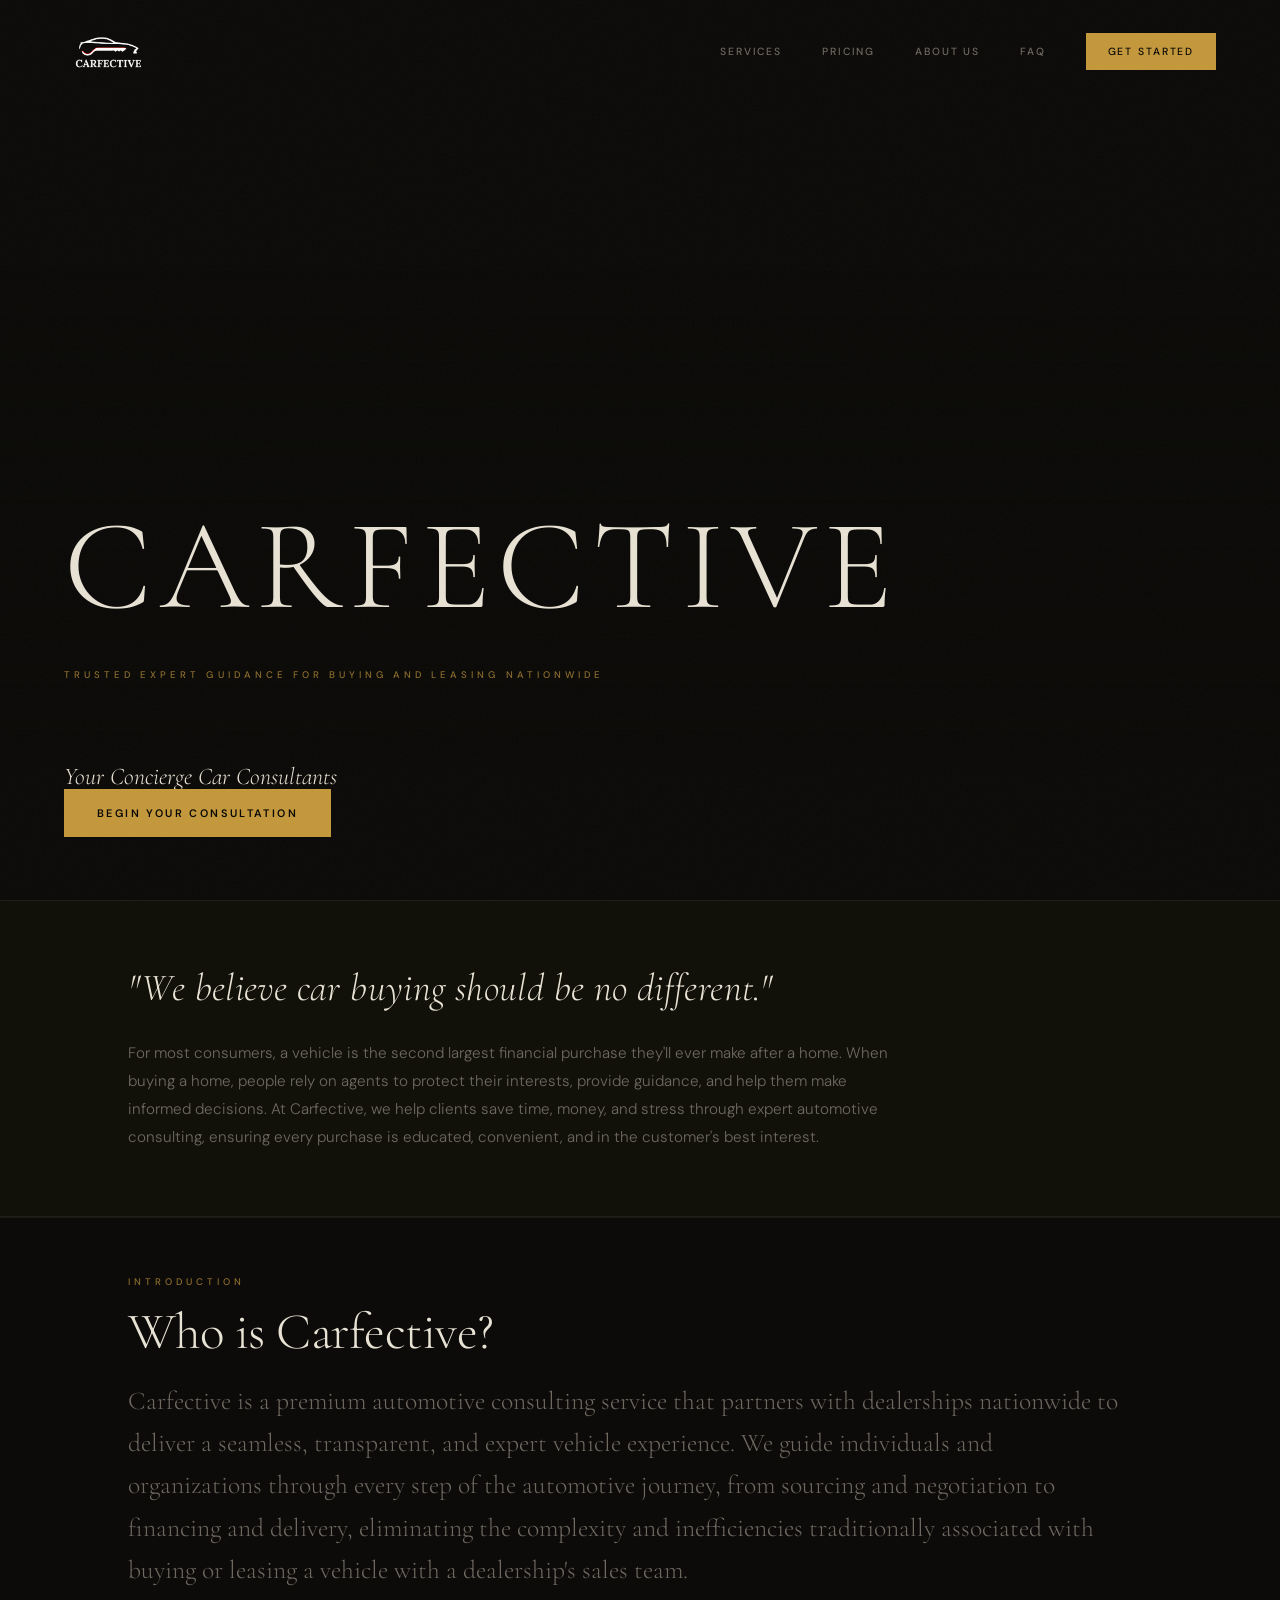
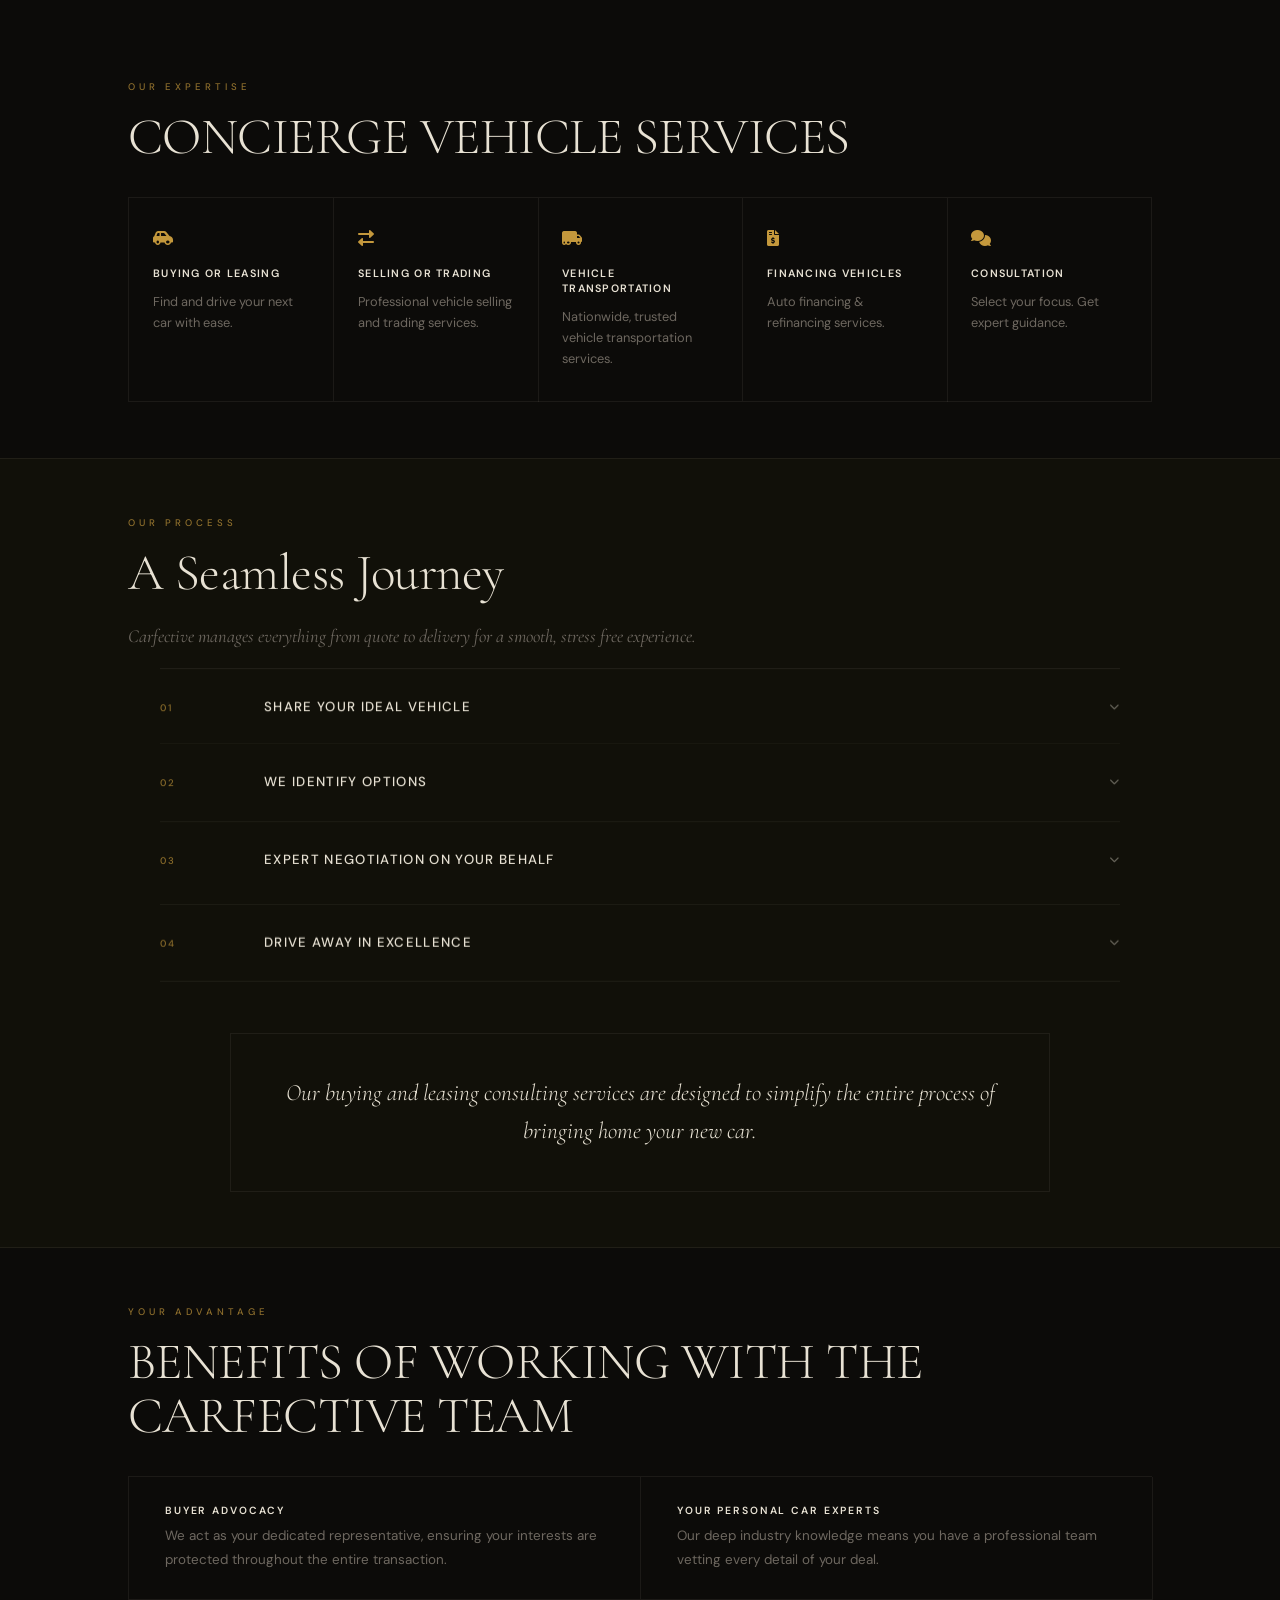
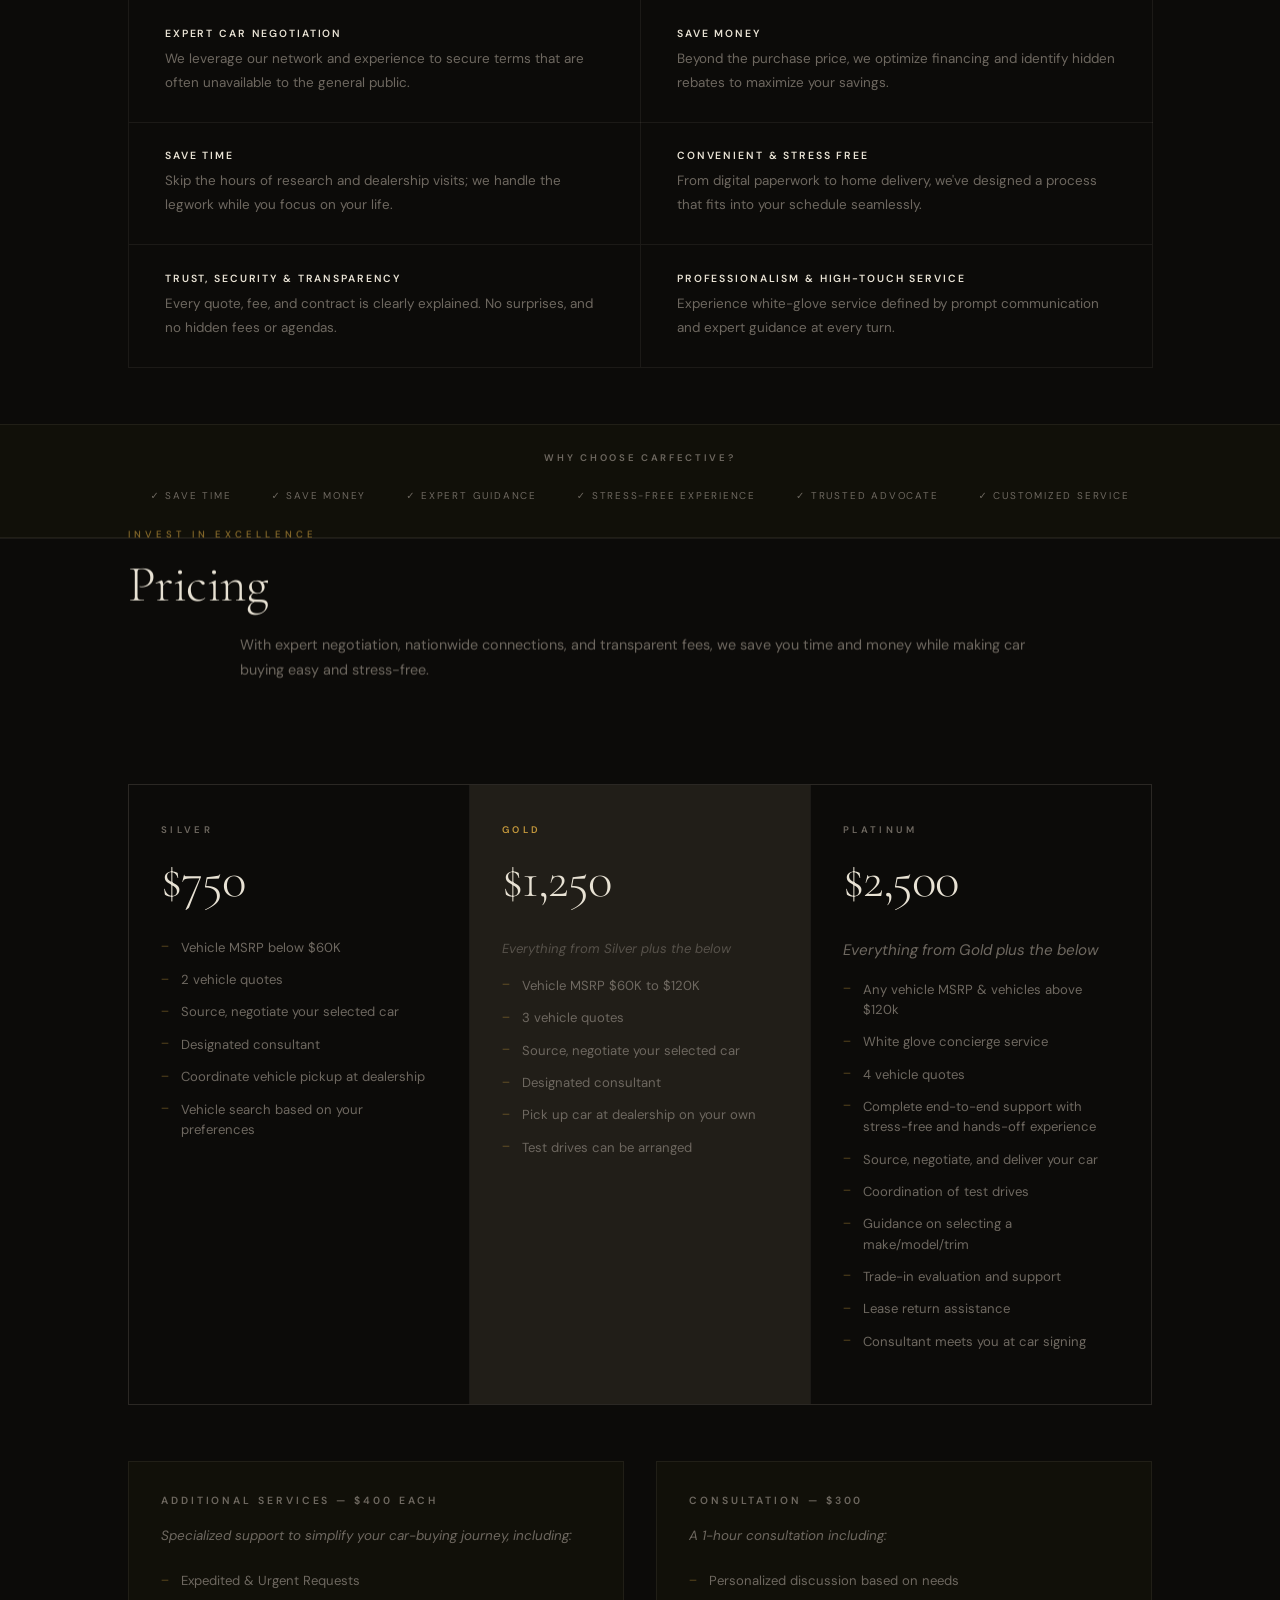
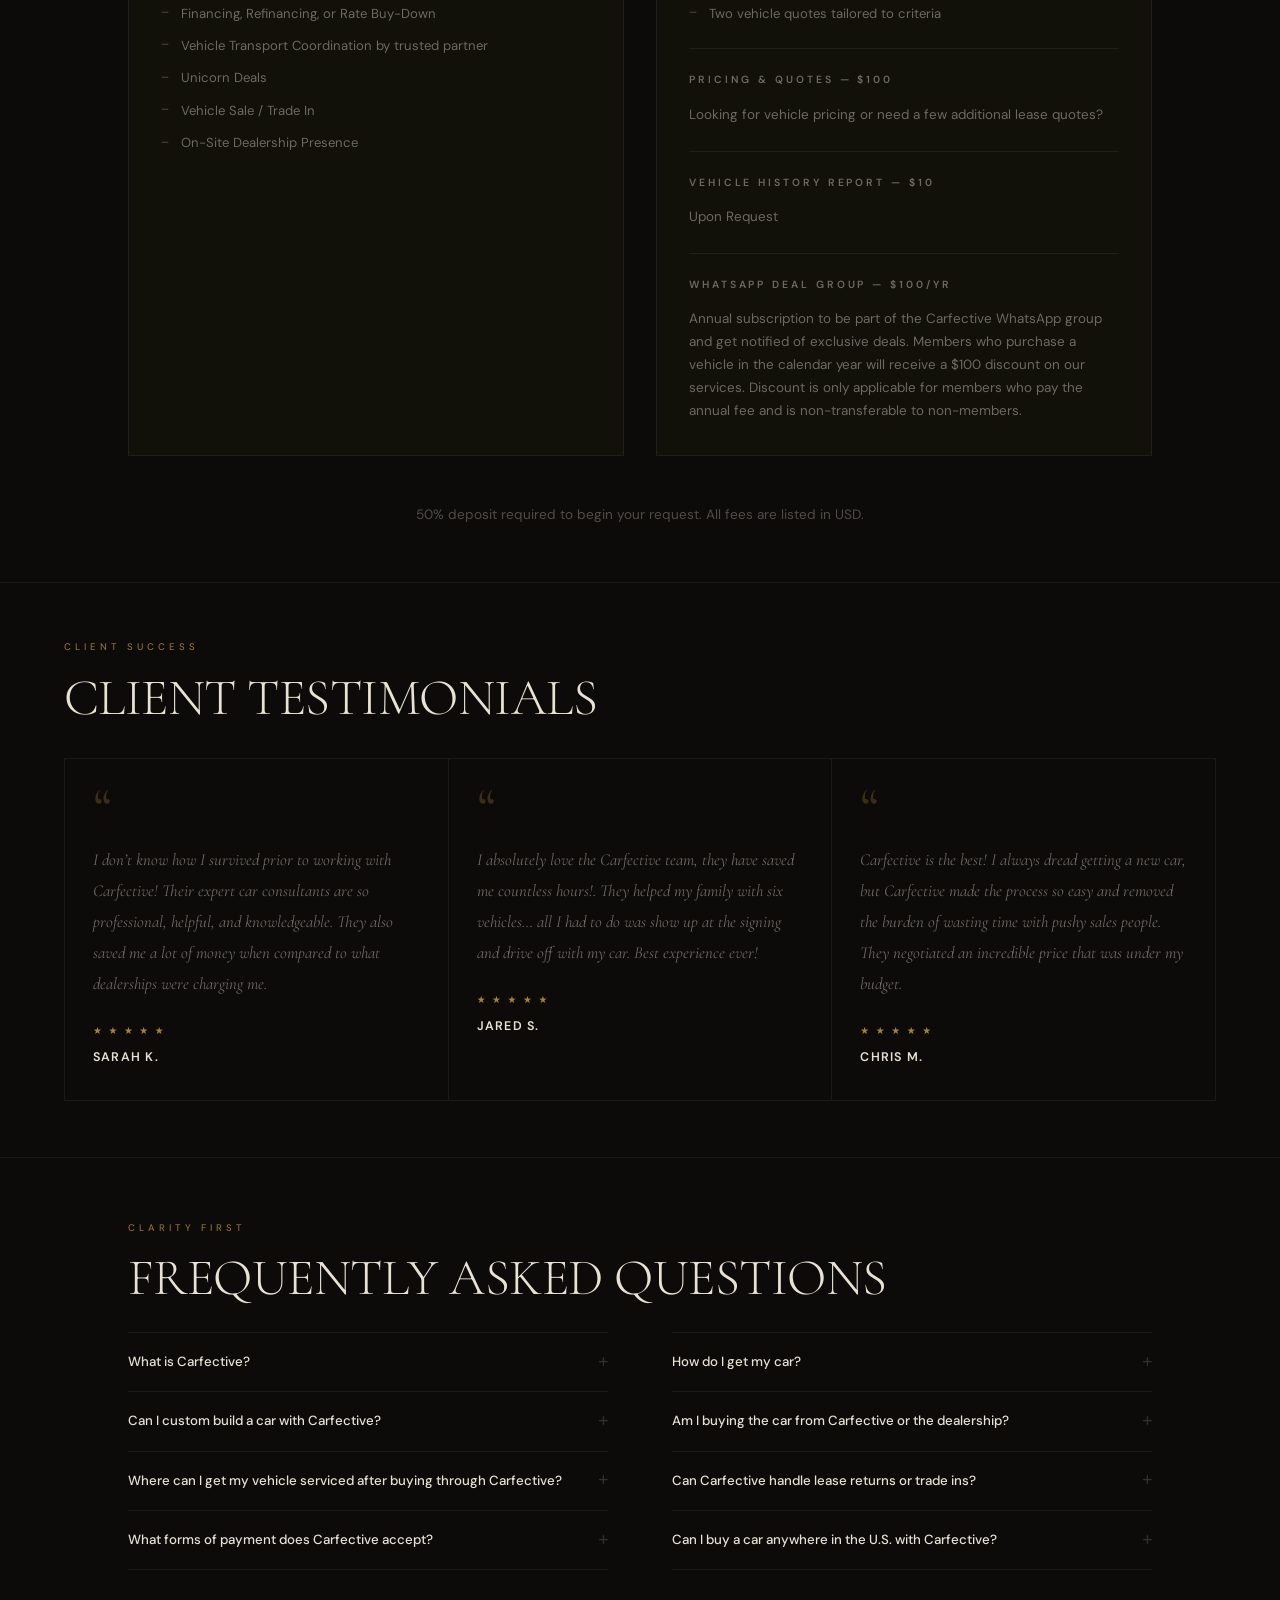
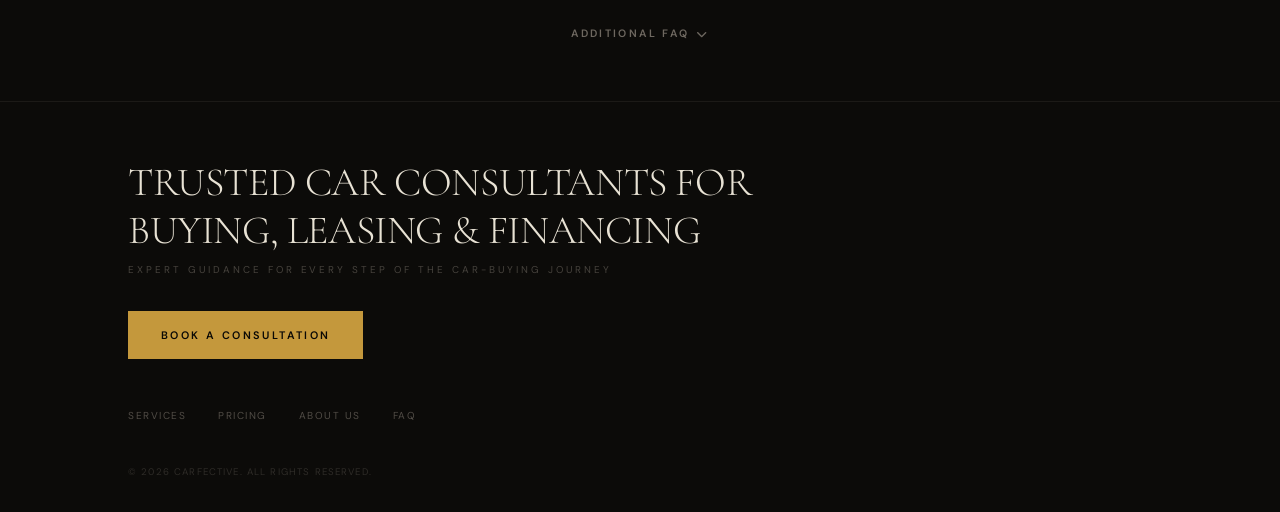
==== index.html @ 5b594c35 "Add files via upload" ====
<!DOCTYPE html>
<html lang="en">

<head>
    <meta charset="UTF-8">
    <meta name="viewport" content="width=device-width, initial-scale=1.0, viewport-fit=cover">
    <meta name="theme-color" content="#050505">
    <link rel="icon" type="image/png" href="brand_assets/cropped-carfective-logo-smaller.png" sizes="64x64">
    <link rel="apple-touch-icon" href="brand_assets/cropped-carfective-logo-smaller.png">
    <title>CARFECTIVE | Your Concierge Car Consultants</title>

    <!-- Fonts -->
    <link rel="preconnect" href="https://fonts.googleapis.com">
    <link rel="preconnect" href="https://fonts.gstatic.com" crossorigin>
    <link
        href="https://fonts.googleapis.com/css2?family=Cormorant+Garamond:ital,wght@0,300;0,400;0,600;1,300;1,400&family=DM+Sans:ital,opsz,wght@0,9..40,300;0,9..40,400;0,9..40,500;0,9..40,600;1,9..40,300&display=swap"
        rel="stylesheet">

    <!-- Styles -->
    <link rel="stylesheet" href="css/style.css">

    <!-- Icons -->
    <link rel="stylesheet" href="https://cdnjs.cloudflare.com/ajax/libs/font-awesome/6.0.0/css/all.min.css"
        integrity="sha512-9usAa10IRO0HhonpyAIVpjrylPvoDwiPUiKdWk5t3PyolY1cOd4DSE0Ga+ri4AuTroPR5aQvXU9xC6qOPnzFeg=="
        crossorigin="anonymous" referrerpolicy="no-referrer" />
</head>

<body>

    <!-- Navigation -->
    <nav>
        <div class="container nav-container">
            <a href="index.html" class="logo">
                <img src="cropped-carfective-logo-smaller.png" alt="CARFECTIVE" style="height: 68px; width: auto;">
            </a>
            <div class="nav-links">
                <a href="#services">Services</a>
                <a href="#pricing">Pricing</a>
                <a href="#about">About Us</a>
                <a href="#faq">FAQ</a>
                <a href="questionnaire.html" class="btn btn-gold nav-btn">Get Started</a>
            </div>

            <div class="mobile-menu-btn">
                <i class="fas fa-bars"></i>
            </div>
        </div>
    </nav>

    <!-- Hero Section -->
    <header class="hero">
        <div class="hero-bg"></div>
        <div class="hero-content">
            <h1 class="parallax-el" data-speed="-0.1">CARFECTIVE</h1>
            <p class="hero-sub parallax-el" data-speed="-0.05">Trusted expert guidance for buying and leasing nationwide</p>
            <p class="parallax-el" data-speed="0.05">Your Concierge Car Consultants</p>
            <a href="questionnaire.html" class="btn btn-gold">Begin Your Consultation</a>
        </div>
    </header>

    <!-- Philosophy Band -->
    <section class="philosophy-band">
        <div class="container">
            <p class="philosophy-lead reveal">"We believe car buying should be no different."</p>
            <p class="philosophy-body reveal">For most consumers, a vehicle is the second largest financial purchase they'll ever make after a home. When buying a home, people rely on agents to protect their interests, provide guidance, and help them make informed decisions. At Carfective, we help clients save time, money, and stress through expert automotive consulting, ensuring every purchase is educated, convenient, and in the customer's best interest.</p>
        </div>
    </section>

    <!-- About Section -->
    <section id="about" class="about-section">
        <div class="container">
            <div class="section-header reveal">
                <span class="subtitle">Introduction</span>
                <h2 class="section-title">Who is Carfective?</h2>
                <div style="max-width: 1000px; color: var(--text-secondary); text-align: left; font-size: 1.2rem; font-weight: 300; line-height: 1.8;">
                    <p style="margin-bottom: 0;">Carfective is a premium automotive consulting service that partners with dealerships nationwide to deliver a seamless, transparent, and expert vehicle experience. We guide individuals and organizations through every step of the automotive journey, from sourcing and negotiation to financing and delivery, eliminating the complexity and inefficiencies traditionally associated with buying or leasing a vehicle with a dealership's sales team.</p>
                </div>
            </div>
        </div>
    </section>

    <!-- Services Section -->
    <section id="services" class="services-section">
        <div class="container">
            <div class="section-header reveal">
                <span class="subtitle">Our Expertise</span>
                <h2 class="section-title">CONCIERGE VEHICLE SERVICES</h2>
            </div>

            <div class="services-grid">
                <!-- Service 1 -->
                <div class="glass-card service-item reveal">
                    <i class="fas fa-car-side"></i>
                    <h3 class="uppercase">Buying or Leasing</h3>
                    <p>Find and drive your next car with ease.</p>
                </div>

                <!-- Service 2 -->
                <div class="glass-card service-item reveal">
                    <i class="fas fa-exchange-alt"></i>
                    <h3 class="uppercase">Selling or Trading</h3>
                    <p>Professional vehicle selling and trading services.</p>
                </div>

                <!-- Service 3 -->
                <div class="glass-card service-item reveal">
                    <i class="fas fa-truck-moving"></i>
                    <h3 class="uppercase">Vehicle Transportation</h3>
                    <p>Nationwide, trusted vehicle transportation services.</p>
                </div>

                <!-- Service 4 -->
                <div class="glass-card service-item reveal">
                    <i class="fas fa-file-invoice-dollar"></i>
                    <h3 class="uppercase">Financing Vehicles</h3>
                    <p>Auto financing & refinancing services.</p>
                </div>

                <!-- Service 5 -->
                <div class="glass-card service-item reveal">
                    <i class="fas fa-comments"></i>
                    <h3 class="uppercase">Consultation</h3>
                    <p>Select your focus. Get expert guidance.</p>
                </div>
            </div>

        </div>
    </section>

    <!-- Process Section -->
    <section id="process" class="process-section">
        <div class="container">
            <div class="section-header reveal">
                <span class="subtitle">Our Process</span>
                <h2 class="section-title">A Seamless Journey</h2>
                <p>Carfective manages everything from quote to delivery for a smooth, stress free experience.</p>
            </div>

            <div class="process-steps accordion-steps">
                <div class="step reveal parallax-el process-accordion" data-speed="0.04" onclick="this.classList.toggle('expanded')">
                    <div class="step-number">01</div>
                    <div class="step-content">
                        <h4 class="uppercase" style="cursor: pointer; margin-bottom: 0; display: flex; justify-content: space-between; align-items: center;">Share Your Ideal Vehicle <i class="fas fa-chevron-down accordion-icon"></i></h4>
                        <div class="step-details" style="margin-top: 1rem;">
                            <p>Tell us about the car you want — make, model, features, and share dealer quotes.<br>We learn exactly what you’re looking for — features, budget, and timeline.</p>
                        </div>
                    </div>
                </div>
                <div class="step reveal parallax-el process-accordion" data-speed="0.06" onclick="this.classList.toggle('expanded')">
                    <div class="step-number">02</div>
                    <div class="step-content">
                        <h4 class="uppercase" style="cursor: pointer; margin-bottom: 0; display: flex; justify-content: space-between; align-items: center;">We Identify Options <i class="fas fa-chevron-down accordion-icon"></i></h4>
                        <div class="step-details" style="margin-top: 1rem;">
                            <p>Our team searches the market for vehicles that match or surpass your expectations.<br>We look for great deals and available inventory, based on your requirements.</p>
                        </div>
                    </div>
                </div>
                <div class="step reveal parallax-el process-accordion" data-speed="0.08" onclick="this.classList.toggle('expanded')">
                    <div class="step-number">03</div>
                    <div class="step-content">
                        <h4 class="uppercase" style="cursor: pointer; margin-bottom: 0; display: flex; justify-content: space-between; align-items: center;">Expert Negotiation on Your Behalf <i class="fas fa-chevron-down accordion-icon"></i></h4>
                        <div class="step-details" style="margin-top: 1rem;">
                            <p>We handle all negotiations with precision and discretion, securing the best pricing and terms.<br>Your time is valuable — we work to secure the most competitive deal available.</p>
                        </div>
                    </div>
                </div>
                <div class="step reveal parallax-el process-accordion" data-speed="0.1" onclick="this.classList.toggle('expanded')">
                    <div class="step-number">04</div>
                    <div class="step-content">
                        <h4 class="uppercase" style="cursor: pointer; margin-bottom: 0; display: flex; justify-content: space-between; align-items: center;">Drive Away in Excellence <i class="fas fa-chevron-down accordion-icon"></i></h4>
                        <div class="step-details" style="margin-top: 1rem;">
                            <p>Once the deal is perfected, your vehicle is ready for delivery.<br>Experience the joy of driving a car tailored to your preferences, with confidence and peace of mind.</p>
                        </div>
                    </div>
                </div>
            </div>

            <div class="glass-card reveal text-center">
                <p
                    style="font-size: 1.4rem; margin-bottom: 0; max-width: 900px; margin-left: auto; margin-right: auto; line-height: 1.6;">
                    Our buying and leasing consulting services are designed to simplify the entire process of bringing
                    home your new car.
                </p>
            </div>
        </div>
    </section>

    <!-- Benefits Section -->
    <section class="benefits-section">
        <div class="container">
            <div class="section-header reveal">
                <span class="subtitle">Your Advantage</span>
                <h2 class="section-title">BENEFITS OF WORKING WITH THE CARFECTIVE TEAM</h2>
            </div>

            <div class="benefits-grid">
                <div class="reveal benefit-item">
                    <h3 class="uppercase">Buyer Advocacy</h3>
                    <p>We act as your dedicated representative, ensuring your interests are protected throughout the
                        entire transaction.</p>
                </div>
                <div class="reveal benefit-item">
                    <h3 class="uppercase">Your Personal Car Experts</h3>
                    <p>Our deep industry knowledge means you have a professional team vetting every detail of your deal.
                    </p>
                </div>
                <div class="reveal benefit-item">
                    <h3 class="uppercase">Expert Car Negotiation</h3>
                    <p>We leverage our network and experience to secure terms that are often unavailable to the general
                        public.</p>
                </div>
                <div class="reveal benefit-item">
                    <h3 class="uppercase">Save Money</h3>
                    <p>Beyond the purchase price, we optimize financing and identify hidden rebates to maximize your
                        savings.</p>
                </div>
                <div class="reveal benefit-item">
                    <h3 class="uppercase">Save Time</h3>
                    <p>Skip the hours of research and dealership visits; we handle the legwork while you focus on your
                        life.</p>
                </div>
                <div class="reveal benefit-item">
                    <h3 class="uppercase">Convenient & Stress Free</h3>
                    <p>From digital paperwork to home delivery, we've designed a process that fits into your schedule
                        seamlessly.</p>
                </div>
                <div class="reveal benefit-item">
                    <h3 class="uppercase">Trust, Security & Transparency</h3>
                    <p>Every quote, fee, and contract is clearly explained. No surprises, and no hidden fees or agendas.</p>
                </div>
                <div class="reveal benefit-item">
                    <h3 class="uppercase">Professionalism & High-Touch Service</h3>
                    <p>Experience white-glove service defined by prompt communication and expert guidance at every turn.
                    </p>
                </div>
            </div>
        </div>
    </section>

    <!-- Why Choose Badge Bar -->
    <section class="reveal why-choose-section">
        <div class="container" style="display: flex; flex-direction: column; align-items: center; gap: 1.5rem;">
            <h3>Why Choose Carfective?</h3>
            <div class="badge-row no-scrollbar"
                style="display: flex; flex-wrap: nowrap; gap: 2.5rem; width: 100%; justify-content: center; overflow-x: auto; padding-bottom: 5px;">
                <span>✓ Save Time</span>
                <span>✓ Save Money</span>
                <span>✓ Expert Guidance</span>
                <span>✓ Stress-Free Experience</span>
                <span>✓ Trusted Advocate</span>
                <span>✓ Customized Service</span>
            </div>
        </div>
    </section>

    <!-- Pricing Section -->
    <section id="pricing" class="pricing-section">
        <div class="container">
            <div class="section-header reveal parallax-el" data-speed-X="0.04" data-speed="0">
                <span class="subtitle">Invest in Excellence</span>
                <h2 class="section-title">Pricing</h2>
                <p style="max-width: 800px; margin: 0 auto; color: var(--text-secondary); font-size: 0.9rem; line-height: 1.75;">
                    With expert negotiation, nationwide connections, and transparent fees, we save you time and money
                    while making car buying easy and stress-free.
                </p>
            </div>

            <div class="pricing-grid">
                <!-- Silver -->
                <div class="glass-card pricing-card reveal">
                    <h3>Silver</h3>
                    <div class="price">$750</div>
                    <ul class="features-list" style="margin-bottom: 0;">
                        <li>Vehicle MSRP below $60K</li>
                        <li>2 vehicle quotes</li>
                        <li>Source, negotiate your selected car</li>
                        <li>Designated consultant</li>
                        <li>Coordinate vehicle pickup at dealership</li>
                        <li>Vehicle search based on your preferences</li>
                    </ul>
                </div>

                <!-- Gold -->
                <div class="glass-card pricing-card featured reveal">
                    <h3>Gold</h3>
                    <div class="price">$1,250</div>
                    <p style="font-size: 0.82rem; font-style: italic; color: var(--text-secondary); margin-bottom: 1rem; opacity: 0.7;">Everything from Silver plus the below</p>
                    <ul class="features-list" style="margin-bottom: 0;">
                        <li>Vehicle MSRP $60K to $120K</li>
                        <li>3 vehicle quotes</li>
                        <li>Source, negotiate your selected car</li>
                        <li>Designated consultant</li>
                        <li>Pick up car at dealership on your own</li>
                        <li>Test drives can be arranged</li>
                    </ul>
                </div>

                <!-- Platinum -->
                <div class="glass-card pricing-card reveal">
                    <h3>Platinum</h3>
                    <div class="price">$2,500</div>
                    <p style="font-size: 0.95rem; font-style: italic; color: var(--text-secondary); margin-bottom: 1rem;">Everything from Gold plus the below</p>
                    <ul class="features-list" style="margin-bottom: 0;">
                        <li>Any vehicle MSRP & vehicles above $120k</li>
                        <li>White glove concierge service</li>
                        <li>4 vehicle quotes</li>
                        <li>Complete end-to-end support with stress-free and hands-off experience</li>
                        <li>Source, negotiate, and deliver your car</li>
                        <li>Coordination of test drives</li>
                        <li>Guidance on selecting a make/model/trim</li>
                        <li>Trade-in evaluation and support</li>
                        <li>Lease return assistance</li>
                        <li>Consultant meets you at car signing</li>
                    </ul>
                </div>
            </div>

            <!-- Additional Services & Consultation -->
            <div class="grid reveal"
                style="display: grid; grid-template-columns: repeat(auto-fit, minmax(min(100%, 380px), 1fr)); gap: 2rem; margin-top: 3.5rem;">
                <div class="glass-card">
                    <h3 class="uppercase">Additional Services — $400 each</h3>
                    <p style="font-style: italic; margin-bottom: 1.5rem;">Specialized support to simplify your car-buying journey, including:</p>
                    <ul class="features-list" style="margin-bottom: 0;">
                        <li>Expedited & Urgent Requests</li>
                        <li>Financing, Refinancing, or Rate Buy-Down</li>
                        <li>Vehicle Transport Coordination by trusted partner</li>
                        <li>Unicorn Deals</li>
                        <li>Vehicle Sale / Trade In</li>
                        <li>On-Site Dealership Presence</li>
                    </ul>
                </div>

                <div class="glass-card">
                    <h3 class="uppercase">Consultation — $300</h3>
                    <p style="font-style: italic; margin-bottom: 1.5rem;">A 1-hour consultation including:</p>
                    <ul class="features-list" style="margin-bottom: 0;">
                        <li>Personalized discussion based on needs</li>
                        <li>Two vehicle quotes tailored to criteria</li>
                    </ul>

                    <div style="margin-top: 1.5rem; border-top: 1px solid var(--border-light); padding-top: 1.5rem;">
                        <h3 class="uppercase">Pricing & Quotes — $100</h3>
                        <p style="color: var(--text-secondary); font-size: 1rem; margin-bottom: 0;">Looking for vehicle
                            pricing or need a few additional lease quotes?</p>
                    </div>

                    <div style="margin-top: 1.5rem; border-top: 1px solid var(--border-light); padding-top: 1.5rem;">
                        <h3 class="uppercase">Vehicle History Report — $10</h3>
                        <p style="color: var(--text-secondary); font-size: 1rem; margin-bottom: 0;">Upon Request
                        </p>
                    </div>

                    <div style="margin-top: 1.5rem; border-top: 1px solid var(--border-light); padding-top: 1.5rem;">
                        <h3 class="uppercase">WhatsApp Deal Group — $100/yr</h3>
                        <p style="color: var(--text-secondary); font-size: 1rem; margin-bottom: 0;">Annual subscription to be part of the Carfective WhatsApp group and get notified of exclusive deals. Members who purchase a vehicle in the calendar year will receive a $100 discount on our services. Discount is only applicable for members who pay the annual fee and is non-transferable to non-members.</p>
                    </div>
                </div>
            </div>

            <div class="text-center reveal"
                style="margin-top: 3rem; font-size: 0.85rem; color: var(--text-secondary); opacity: 0.7;">
                <p>50% deposit required to begin your request. All fees are listed in USD.</p>
            </div>
        </div>
    </section>


    <!-- Testimonials Section -->
    <section id="testimonials" style="padding: clamp(2.5rem,4.5vw,3.5rem) clamp(1.5rem,5vw,4rem); background: #0C0B09; border-top: 1px solid rgba(232,226,212,0.07);">
        <div style="max-width: 1280px; margin: 0 auto;">
            <div style="margin-bottom: 2rem;">
                <span style="display:block; font-family:'DM Sans',sans-serif; font-size:0.6rem; font-weight:500; text-transform:uppercase; letter-spacing:0.42em; color:#C4983C; opacity:0.7; margin-bottom:1rem;">Client Success</span>
                <h2 style="font-family:'Cormorant Garamond',Georgia,serif; font-weight:300; font-size:clamp(1.6rem,4vw,3.2rem); color:#E8E2D4; letter-spacing:-0.01em; line-height:1.05; margin:0;">CLIENT TESTIMONIALS</h2>
            </div>
            <div style="display:flex; flex-direction:row; border:1px solid rgba(232,226,212,0.07);">
                <div style="flex:1; min-width:0; padding:2rem 1.75rem; border-right:1px solid rgba(232,226,212,0.07);">
                    <div style="font-family:'Cormorant Garamond',Georgia,serif; font-size:3.5rem; line-height:0.6; color:#C4983C; opacity:0.25; margin-bottom:1.25rem;">&ldquo;</div>
                    <p style="font-family:'Cormorant Garamond',Georgia,serif; font-style:italic; font-size:1.05rem; line-height:1.85; color:#6E6860; margin:0 0 1.5rem 0;">I don&rsquo;t know how I survived prior to working with Carfective! Their expert car consultants are so professional, helpful, and knowledgeable. They also saved me a lot of money when compared to what dealerships were charging me.</p>
                    <div style="color:#C4983C; font-size:0.62rem; letter-spacing:0.18em; margin-bottom:0.4rem; opacity:0.85;">&#9733; &#9733; &#9733; &#9733; &#9733;</div>
                    <p style="font-family:'DM Sans',sans-serif; font-size:0.78rem; font-weight:600; color:#E8E2D4; margin:0; text-transform:uppercase; letter-spacing:0.1em;">Sarah K.</p>
                </div>
                <div style="flex:1; min-width:0; padding:2rem 1.75rem; border-right:1px solid rgba(232,226,212,0.07);">
                    <div style="font-family:'Cormorant Garamond',Georgia,serif; font-size:3.5rem; line-height:0.6; color:#C4983C; opacity:0.25; margin-bottom:1.25rem;">&ldquo;</div>
                    <p style="font-family:'Cormorant Garamond',Georgia,serif; font-style:italic; font-size:1.05rem; line-height:1.85; color:#6E6860; margin:0 0 1.5rem 0;">I absolutely love the Carfective team, they have saved me countless hours!. They helped my family with six vehicles&hellip; all I had to do was show up at the signing and drive off with my car. Best experience ever!</p>
                    <div style="color:#C4983C; font-size:0.62rem; letter-spacing:0.18em; margin-bottom:0.4rem; opacity:0.85;">&#9733; &#9733; &#9733; &#9733; &#9733;</div>
                    <p style="font-family:'DM Sans',sans-serif; font-size:0.78rem; font-weight:600; color:#E8E2D4; margin:0; text-transform:uppercase; letter-spacing:0.1em;">Jared S.</p>
                </div>
                <div style="flex:1; min-width:0; padding:2rem 1.75rem;">
                    <div style="font-family:'Cormorant Garamond',Georgia,serif; font-size:3.5rem; line-height:0.6; color:#C4983C; opacity:0.25; margin-bottom:1.25rem;">&ldquo;</div>
                    <p style="font-family:'Cormorant Garamond',Georgia,serif; font-style:italic; font-size:1.05rem; line-height:1.85; color:#6E6860; margin:0 0 1.5rem 0;">Carfective is the best! I always dread getting a new car, but Carfective made the process so easy and removed the burden of wasting time with pushy sales people. They negotiated an incredible price that was under my budget.</p>
                    <div style="color:#C4983C; font-size:0.62rem; letter-spacing:0.18em; margin-bottom:0.4rem; opacity:0.85;">&#9733; &#9733; &#9733; &#9733; &#9733;</div>
                    <p style="font-family:'DM Sans',sans-serif; font-size:0.78rem; font-weight:600; color:#E8E2D4; margin:0; text-transform:uppercase; letter-spacing:0.1em;">Chris M.</p>
                </div>
            </div>
        </div>
    </section>

    <!-- FAQ Section -->
    <section id="faq" class="faq-section">
        <div class="container">
            <div class="section-header reveal parallax-el" data-speed-X="0.04" data-speed="0">
                <span class="subtitle">Clarity First</span>
                <h2 class="section-title">FREQUENTLY ASKED QUESTIONS</h2>
            </div>

            <div class="faq-grid reveal">
                <!-- Main FAQ Column 1 -->
                <div class="faq-column">
                    <div class="faq-item">
                        <div class="faq-question">
                            <span>What is Carfective?</span>
                            <i class="fas fa-plus icon-plus"></i>
                        </div>
                        <div class="faq-answer">
                            With Carfective, buying a car is simple and stress-free. We provide personalized guidance, insider expertise, and full advocacy -ensuring you choose the right vehicle, understand every detail, and get the best deal. For individuals and businesses, we work solely for you, not the dealerships.
                        </div>
                    </div>
                    <div class="faq-item">
                        <div class="faq-question">
                            <span>Can I custom build a car with Carfective?</span>
                            <i class="fas fa-plus icon-plus"></i>
                        </div>
                        <div class="faq-answer">
                            Absolutely. If you have specific requirements, we can first check whether an existing option
                            is already available. If not, we can submit a build request on your behalf, provided the
                            manufacturer offers custom build options. Please note that some manufacturers support custom
                            builds, while others do not.
                        </div>
                    </div>
                    <div class="faq-item">
                        <div class="faq-question">
                            <span>Where can I get my vehicle serviced after buying through Carfective?</span>
                            <i class="fas fa-plus icon-plus"></i>
                        </div>
                        <div class="faq-answer">
                            Any dealership for that vehicle brand or your personal / local mechanic of your choice.
                        </div>
                    </div>
                    <div class="faq-item">
                        <div class="faq-question">
                            <span>What forms of payment does Carfective accept?</span>
                            <i class="fas fa-plus icon-plus"></i>
                        </div>
                        <div class="faq-answer">
                            We accept Zelle payments.
                        </div>
                    </div>
                </div>

                <!-- Main FAQ Column 2 -->
                <div class="faq-column">
                    <div class="faq-item">
                        <div class="faq-question">
                            <span>How do I get my car?</span>
                            <i class="fas fa-plus icon-plus"></i>
                        </div>
                        <div class="faq-answer">
                            Once you’ve submitted the credit application and have been approved, you will have the
                            option to pick up your vehicle at the dealership or Carfective can deliver it to your home
                            for an additional fee.
                        </div>
                    </div>
                    <div class="faq-item">
                        <div class="faq-question">
                            <span>Am I buying the car from Carfective or the dealership?</span>
                            <i class="fas fa-plus icon-plus"></i>
                        </div>
                        <div class="faq-answer">
                            Dealership, all documents will be between the purchaser and the dealership.
                        </div>
                    </div>
                    <div class="faq-item">
                        <div class="faq-question">
                            <span>Can Carfective handle lease returns or trade ins?</span>
                            <i class="fas fa-plus icon-plus"></i>
                        </div>
                        <div class="faq-answer">
                            Yes. Carfective can assist with lease returns and help with vehicle trade-ins.<br><br>For details specific to your situation, let’s discuss and tailor the next steps to your needs.
                        </div>
                    </div>
                    <div class="faq-item">
                        <div class="faq-question">
                            <span>Can I buy a car anywhere in the U.S. with Carfective?</span>
                            <i class="fas fa-plus icon-plus"></i>
                        </div>
                        <div class="faq-answer">
                            Yes! We have relationships with dealers across the U.S. and can’t wait to help you!
                        </div>
                    </div>
                </div>
            </div>

            <!-- Additional FAQ Section -->
            <div class="additional-faq-wrapper reveal" style="margin-top: 3rem; text-align: center;">
                <h3 class="uppercase" onclick="document.getElementById('additionalFaq').classList.toggle('expanded'); this.querySelector('i').classList.toggle('fa-chevron-up'); this.querySelector('i').classList.toggle('fa-chevron-down');">
                    Additional FAQ <i class="fas fa-chevron-down"></i>
                </h3>
                
                <div id="additionalFaq" class="faq-grid" style="text-align: left; margin-top: 2rem;">
                    <div class="faq-column">
                        <div class="faq-item">
                            <div class="faq-question">
                                <span>What is the process for leasing with Carfective?</span>
                                <i class="fas fa-plus icon-plus"></i>
                            </div>
                            <div class="faq-answer">
                                At Carfective, you’re in full control of your car-buying journey. We take the stress out of
                                the process by handling negotiations with the dealer on your behalf. Simply choose your
                                ideal car, and we’ll negotiate on your behalf in alignment with your budgeted monthly
                                payment and upfront costs.
                            </div>
                        </div>
                        <div class="faq-item">
                            <div class="faq-question">
                                <span>What is the process of working with Carfective?</span>
                                <i class="fas fa-plus icon-plus"></i>
                            </div>
                            <div class="faq-answer">
                                Your experience can be as hands-on or hands-off as you prefer. Carfective representatives
                                are here to support you as much—or as little—as you need. If you just want to build your car
                                and select your payment plan, we’ll take care of the credit check, approval, and delivery.
                                Need more guidance? We’re happy to walk you through every step, from choosing the right
                                packages to finding the best monthly payment. We’re here to make it easy.
                            </div>
                        </div>
                        <div class="faq-item">
                            <div class="faq-question">
                                <span>Where can I make my lease payments?</span>
                                <i class="fas fa-plus icon-plus"></i>
                            </div>
                            <div class="faq-answer">
                                All payments will be made directly to the financial institution that approved your lease.
                                You’ll usually receive a statement by mail before your first payment is due, along with
                                instructions for setting up your online account.
                            </div>
                        </div>
                        <div class="faq-item">
                            <div class="faq-question">
                                <span>How long will it take for my lease to be approved?</span>
                                <i class="fas fa-plus icon-plus"></i>
                            </div>
                            <div class="faq-answer">
                                Approval times vary based on your credit profile and chosen vehicle, as several factors come
                                into play. In most cases, we receive a response within a few hours, though it can sometimes
                                take 24–48 hours.
                            </div>
                        </div>
                    </div>

                    <div class="faq-column">
                        <div class="faq-item">
                            <div class="faq-question">
                                <span>Who provides financing for my lease?</span>
                                <i class="fas fa-plus icon-plus"></i>
                            </div>
                            <div class="faq-answer">
                                Carfective is not a leasing or financing provider; your lease agreement will be directly
                                with the appropriate financial institution (e.g., Toyota Financial, BMW Financial, etc.).
                            </div>
                        </div>
                        <div class="faq-item">
                            <div class="faq-question">
                                <span>How does Carfective get the best deals?</span>
                                <i class="fas fa-plus icon-plus"></i>
                            </div>
                            <div class="faq-answer">
                                Carfective leverages deep market knowledge, exclusive dealer access, and real-time pricing to secure vehicles, discounts, and financing. We negotiate with top-rated dealerships, time purchases strategically, and eliminate unnecessary fees to deliver the best deals in a smooth, hassle-free experience.
                            </div>
                        </div>
                        <div class="faq-item">
                            <div class="faq-question">
                                <span>What are the benefits of working with Carfective?</span>
                                <i class="fas fa-plus icon-plus"></i>
                            </div>
                            <div class="faq-answer">
                                Carfective partners exclusively with top-tier dealerships to help you find the perfect car
                                at the best price, with complete transparency at every step. We handle the legwork so you
                                avoid sales pressure, streamlining the signing process.
                            </div>
                        </div>
                        <div class="faq-item">
                            <div class="faq-question">
                                <span>What do upfront fees consist of?</span>
                                <i class="fas fa-plus icon-plus"></i>
                            </div>
                            <div class="faq-answer">
                                Taxes, Title & Registration fees, Dealer Fees (documentation, processing, electronic filing fee), and Acquisition Fees (also known as bank fee or lease origination)<br><br>Down payment and 1st month payment may exist depending on the structure of the deal.
                            </div>
                        </div>
                    </div>
                </div>
            </div>
        </div>
    </section>

    <!-- Footer -->
    <footer>
        <div class="container">
            <h2 class="uppercase" style="font-size: 2rem; color: #fff; margin-bottom: 0.5rem; letter-spacing: 0.1em;">
                TRUSTED CAR CONSULTANTS FOR BUYING, LEASING & FINANCING</h2>
            <p
                style="margin-bottom: 2rem; text-transform: uppercase; letter-spacing: 0.2rem; font-size: 0.9rem; color: var(--text-secondary);">
                Expert Guidance for Every Step of the Car-Buying Journey</p>

            <a href="questionnaire.html" class="btn btn-gold" style="margin-bottom: 3rem;">Book a Consultation</a>

            <div class="footer-nav">
                <a href="#services">Services</a>
                <a href="#pricing">Pricing</a>
                <a href="#about">About Us</a>
                <a href="#faq">FAQ</a>
            </div>

            <div class="copy">
                © 2026 CARFECTIVE. ALL RIGHTS RESERVED.
            </div>
        </div>
    </footer>

    <script src="js/main.js"></script>
</body>

</html>
---- css/style.css ----
/*
   CARFECTIVE | Editorial Minimal — v3
   ─────────────────────────────────────
   Palette  : Warm Dark (#0C0B09) / Cream (#E8E2D4) / Amber (#C4983C)
   Display  : Cormorant Garamond 300 / 400 / 600
   Body     : DM Sans 300 / 400 / 500 / 600
*/

:root {
    --bg-dark:          #0C0B09;
    --bg-card:          #111009;
    --bg-card-hover:    #181612;
    --text-primary:     #E8E2D4;
    --text-secondary:   #6E6860;
    --text-accent:      #C4983C;
    --border-light:     rgba(232, 226, 212, 0.07);
    --border-accent:    rgba(196, 152, 60, 0.25);
    --container-width:  1280px;
    --font-serif:       'Cormorant Garamond', Georgia, serif;
    --font-sans:        'DM Sans', system-ui, sans-serif;

    --line:             rgba(232, 226, 212, 0.07);
    --line-2:           rgba(232, 226, 212, 0.13);
    --line-accent:      rgba(196, 152, 60, 0.25);
    --pad-x:            clamp(1.5rem, 5vw, 4rem);
    --pad-v:            clamp(2.5rem, 4.5vw, 3.5rem);
}

*, *::before, *::after { margin: 0; padding: 0; box-sizing: border-box; }

html {
    scroll-behavior: smooth;
    font-size: 16px;
    scroll-padding-top: 80px;
}

body {
    background: var(--bg-dark);
    color: var(--text-primary);
    font-family: var(--font-sans);
    line-height: 1.7;
    overflow-x: hidden;
    -webkit-font-smoothing: antialiased;
    -moz-osx-font-smoothing: grayscale;
}

/* Subtle grain texture for depth */
body::before {
    content: '';
    position: fixed;
    inset: 0;
    background-image: url("data:image/svg+xml,%3Csvg viewBox='0 0 512 512' xmlns='http://www.w3.org/2000/svg'%3E%3Cfilter id='n'%3E%3CfeTurbulence type='fractalNoise' baseFrequency='0.75' numOctaves='4' stitchTiles='stitch'/%3E%3C/filter%3E%3Crect width='100%25' height='100%25' filter='url(%23n)'/%3E%3C/svg%3E");
    opacity: 0.022;
    pointer-events: none;
    z-index: 9998;
}

h1, h2, h3, h4, h5, h6 {
    font-family: var(--font-serif);
    font-weight: 300;
    line-height: 1.1;
    margin-bottom: 1rem;
}

h1 { font-size: clamp(2.5rem, 8vw, 5.5rem); }
h2 { font-size: clamp(1.6rem, 4vw, 3.2rem); letter-spacing: -0.01em; }
h3 { font-size: clamp(1.1rem, 2.5vw, 1.9rem); }

a { text-decoration: none; color: inherit; transition: color 0.25s ease; }
ul { list-style: none; }
img { max-width: 100%; display: block; }

/* ── UTILITY ──────────────────────────────────────────── */
.container      { max-width: var(--container-width); margin: 0 auto; padding: 0 var(--pad-x); }
.text-gold      { color: var(--text-accent); }
.text-serif     { font-family: var(--font-serif); }
.text-center    { text-align: center; }
.uppercase      { text-transform: uppercase; }
.tracking-wide  { letter-spacing: 0.1em; }
.tracking-widest{ letter-spacing: 0.2em; }
.no-scrollbar::-webkit-scrollbar { display: none; }
.no-scrollbar   { -ms-overflow-style: none; scrollbar-width: none; }

/* ── LABELS & SECTION TITLES ──────────────────────────── */
.subtitle {
    display: block;
    font-family: var(--font-sans);
    font-size: 0.6rem;
    font-weight: 500;
    text-transform: uppercase;
    letter-spacing: 0.42em;
    color: var(--text-accent);
    opacity: 0.7;
    margin-bottom: 1rem;
}

.section-title {
    font-family: var(--font-serif);
    font-weight: 300;
    font-size: clamp(1.8rem, 4vw, 3.2rem);
    letter-spacing: -0.01em;
    margin-bottom: 1.25rem;
    line-height: 1.05;
}

.section-header { margin-bottom: 2rem; }

/* ── BUTTONS ──────────────────────────────────────────── */
.btn {
    display: inline-flex;
    align-items: center;
    gap: 0.6rem;
    padding: 0.85rem 2rem;
    border: 1px solid rgba(232, 226, 212, 0.22);
    color: var(--text-primary);
    font-family: var(--font-sans);
    font-size: 0.68rem;
    font-weight: 500;
    letter-spacing: 0.22em;
    text-transform: uppercase;
    position: relative;
    overflow: hidden;
    z-index: 1;
    transition: color 0.35s ease, border-color 0.35s ease;
    white-space: nowrap;
    cursor: pointer;
}

.btn::before {
    content: '';
    position: absolute;
    inset: 0;
    background: var(--text-primary);
    transform: scaleX(0);
    transform-origin: left;
    z-index: -1;
    transition: transform 0.35s cubic-bezier(0.4, 0, 0.2, 1);
}

.btn:hover { color: var(--bg-dark); border-color: var(--text-primary); }
.btn:hover::before { transform: scaleX(1); }

.btn-gold {
    background: var(--text-accent) !important;
    color: #090805 !important;
    border-color: var(--text-accent) !important;
    font-weight: 600;
}
.btn-gold::before { background: var(--text-primary); }
.btn-gold:hover { color: var(--bg-dark) !important; border-color: var(--text-primary) !important; }

/* ── CLEAN CARD ───────────────────────────────────────── */
.glass-card {
    background: var(--bg-card);
    border: 1px solid var(--line);
    padding: 2rem;
    transition: border-color 0.3s ease;
    backdrop-filter: none;
    -webkit-backdrop-filter: none;
}

.glass-card:hover {
    transform: none;
    background: var(--bg-card);
    border-color: var(--line-2);
}

/* ── NAVIGATION ───────────────────────────────────────── */
nav {
    position: fixed;
    top: 0; left: 0;
    width: 100%;
    z-index: 1000;
    padding: 1.1rem 0;
    transition: background 0.4s ease, padding 0.4s ease, border-color 0.4s ease;
    border-bottom: 1px solid transparent;
}

nav.scrolled {
    background: rgba(12, 11, 9, 0.98);
    border-bottom-color: var(--line);
    padding: 0.75rem 0;
}

.nav-container {
    display: flex;
    justify-content: space-between;
    align-items: center;
    gap: 1rem;
}

.logo img { height: 50px; width: auto; }

.nav-links {
    display: flex;
    align-items: center;
    gap: 2.5rem;
}

.nav-links a {
    font-family: var(--font-sans);
    font-size: 0.65rem;
    font-weight: 500;
    text-transform: uppercase;
    letter-spacing: 0.18em;
    color: var(--text-secondary);
    transition: color 0.25s ease;
    white-space: nowrap;
}

.nav-links a:hover { color: var(--text-primary); }

.nav-btn {
    padding: 0.55rem 1.3rem !important;
    font-size: 0.65rem !important;
    text-align: center !important;
    display: inline-flex !important;
    flex-shrink: 0;
}

.mobile-menu-btn {
    display: none;
    color: var(--text-primary);
    font-size: 1.1rem;
    cursor: pointer;
    padding: 0.5rem;
    background: none;
    border: none;
    flex-shrink: 0;
    z-index: 1001;
    position: relative;
}

/* ── HERO ─────────────────────────────────────────────── */
.hero {
    height: 100svh;
    min-height: 560px;
    display: flex;
    align-items: flex-end;
    justify-content: flex-start;
    position: relative;
    overflow: hidden;
    padding: 0 var(--pad-x) clamp(3.5rem, 7vh, 6rem);
}

.hero-bg {
    position: absolute;
    top: -10%; left: 0;
    width: 100%;
    height: 130%;
    background-image: url('https://images.unsplash.com/photo-1542282088-fe8426682b8f?q=80&w=2574&auto=format&fit=crop');
    background-size: cover;
    background-position: center 40%;
    z-index: 0;
    filter: brightness(0.22) saturate(0.65);
    will-change: transform;
}

.hero::after {
    content: '';
    position: absolute;
    bottom: 0; left: 0;
    width: 100%; height: 70%;
    background: linear-gradient(to top, var(--bg-dark) 20%, transparent 100%);
    z-index: 1;
    pointer-events: none;
}

.hero-content {
    position: relative;
    z-index: 2;
    max-width: 840px;
    opacity: 0;
    transform: translateY(30px);
    animation: fadeUp 1s cubic-bezier(0.2, 0.8, 0.2, 1) forwards 0.4s;
}

.hero h1 {
    font-size: clamp(3.5rem, 10vw, 8.5rem);
    font-weight: 300;
    letter-spacing: 0.06em;
    margin-bottom: 1rem;
    line-height: 0.95;
    color: var(--text-primary);
}

.hero p {
    font-style: italic !important;
    color: var(--text-primary) !important;
    font-family: var(--font-serif) !important;
    font-size: clamp(1.1rem, 2.5vw, 1.5rem) !important;
    line-height: 1.4 !important;
    margin-bottom: 0 !important;
    max-width: none !important;
    margin-left: 0 !important;
    margin-right: 0 !important;
    text-transform: none !important;
    letter-spacing: normal !important;
    font-weight: 300 !important;
}

.hero p.hero-sub {
    font-style: normal !important;
    font-family: var(--font-sans) !important;
    font-size: 0.6rem !important;
    text-transform: uppercase !important;
    letter-spacing: 0.42em !important;
    color: var(--text-accent) !important;
    opacity: 0.7;
    font-weight: 500 !important;
    margin-bottom: 0.4rem !important;
}

.hero-content .btn { margin-top: 2rem; }

/* ── PHILOSOPHY BAND ──────────────────────────────────── */
.philosophy-band {
    padding: clamp(2.5rem, 5vw, 4rem) var(--pad-x);
    background: var(--bg-card);
    border-top: 1px solid var(--line);
    border-bottom: 1px solid var(--line);
}

.philosophy-lead {
    font-family: var(--font-serif);
    font-style: italic;
    font-weight: 300;
    font-size: clamp(1.5rem, 3.5vw, 2.4rem);
    color: var(--text-primary);
    line-height: 1.2;
    letter-spacing: 0.01em;
    margin-bottom: 1.75rem;
    max-width: 820px;
}

.philosophy-body {
    font-family: var(--font-sans);
    font-size: clamp(0.85rem, 1.4vw, 0.95rem);
    font-weight: 300;
    line-height: 1.85;
    color: var(--text-secondary);
    max-width: 780px;
    margin: 0;
}

/* ── ABOUT ────────────────────────────────────────────── */
.about-section {
    padding: var(--pad-v) var(--pad-x);
    background: var(--bg-dark) !important;
    border-top: 1px solid var(--line);
}

#about .section-header > div {
    font-family: var(--font-serif);
    font-size: clamp(1.1rem, 2.2vw, 1.6rem) !important;
    font-weight: 300 !important;
    line-height: 1.65 !important;
    color: var(--text-secondary) !important;
}

#about .section-header > div p {
    font-size: inherit !important;
    color: inherit !important;
    font-weight: inherit !important;
    line-height: inherit !important;
    margin-bottom: 0 !important;
}

/* ── SERVICES ─────────────────────────────────────────── */
.services-section {
    padding: 0 var(--pad-x) var(--pad-v);
    background: var(--bg-dark);
}

.services-grid {
    display: grid;
    grid-template-columns: repeat(5, 1fr);
    gap: 0;
    border-top: 1px solid var(--line);
    border-left: 1px solid var(--line);
}

.service-item {
    background: none;
    border: none;
    backdrop-filter: none;
    -webkit-backdrop-filter: none;
    border-right: 1px solid var(--line);
    border-bottom: 1px solid var(--line);
    padding: 2rem 1.5rem;
    display: flex;
    flex-direction: column;
    min-height: 160px;
    transition: background 0.3s ease;
}

.service-item:hover {
    background: rgba(232, 226, 212, 0.02);
    transform: none;
    border-color: var(--line);
    border-right-color: var(--line);
}

.service-item i {
    font-size: 1rem;
    color: var(--text-accent);
    margin-bottom: 1.25rem;
    flex-shrink: 0;
}

.service-item h3 {
    font-family: var(--font-sans);
    font-size: 0.67rem;
    font-weight: 600;
    text-transform: uppercase;
    letter-spacing: 0.12em;
    color: var(--text-primary);
    margin-bottom: 0.6rem;
    flex-shrink: 0;
    line-height: 1.4;
}

.service-item p {
    font-size: 0.8rem;
    color: var(--text-secondary);
    line-height: 1.65;
    flex-grow: 1;
}

/* ── PROCESS ──────────────────────────────────────────── */
.process-section {
    padding: var(--pad-v) var(--pad-x);
    background: var(--bg-card);
    border-top: 1px solid var(--line);
    border-bottom: 1px solid var(--line);
}

.process-section .section-header p {
    font-family: var(--font-serif) !important;
    font-style: italic !important;
    color: var(--text-secondary) !important;
    font-size: clamp(0.95rem, 2vw, 1.15rem) !important;
    max-width: 820px;
    margin: 0 !important;
    line-height: 1.7 !important;
}

.process-steps {
    display: flex;
    flex-direction: column;
    gap: 0;
    max-width: 960px;
    margin: 0 auto;
    padding-left: 0;
    position: static;
}

.process-steps::before { display: none; }

.step {
    display: grid;
    grid-template-columns: 4.5rem 1fr;
    gap: 2rem;
    padding: 1.75rem 0;
    border-top: 1px solid var(--line);
    align-items: start;
    position: static;
    z-index: auto;
    cursor: pointer;
    transition: border-color 0.25s ease;
}

.step:last-child { border-bottom: 1px solid var(--line); }
.step:hover { border-top-color: var(--line-2); }

.step-number {
    font-family: var(--font-sans);
    font-size: 0.6rem;
    font-weight: 500;
    letter-spacing: 0.22em;
    color: var(--text-accent);
    width: auto; height: auto;
    border: none; border-radius: 0;
    background: none; box-shadow: none;
    display: flex;
    justify-content: flex-start;
    align-items: flex-start;
    padding-top: 0.2rem;
    flex-shrink: 0;
    opacity: 0.7;
}

.step-content { padding-top: 0; }

.step h4 {
    font-family: var(--font-sans);
    font-size: 0.83rem;
    font-weight: 500;
    text-transform: uppercase;
    letter-spacing: 0.1em;
    color: var(--text-primary);
    margin-bottom: 0;
    display: flex;
    justify-content: space-between;
    align-items: center;
    cursor: pointer;
    line-height: 1.5;
}

.step p {
    font-size: 0.85rem;
    color: var(--text-secondary);
    max-width: 100%;
    line-height: 1.75;
}

.process-section .glass-card {
    max-width: 820px;
    margin: 2.5rem auto 0 !important;
    text-align: center;
    background: none;
    border: 1px solid var(--line);
    padding: 2.5rem 2rem !important;
}

.process-section .glass-card:hover {
    background: none;
    border-color: var(--line-2);
}

.process-section .glass-card p {
    font-family: var(--font-serif) !important;
    font-size: clamp(1rem, 2.2vw, 1.45rem) !important;
    font-weight: 300 !important;
    font-style: italic !important;
    color: var(--text-primary) !important;
    line-height: 1.65 !important;
    margin-bottom: 0 !important;
}

/* ── BENEFITS ─────────────────────────────────────────── */
.benefits-section {
    padding: var(--pad-v) var(--pad-x);
    background: var(--bg-dark);
}

.benefits-grid {
    display: grid;
    grid-template-columns: repeat(2, 1fr);
    gap: 0;
    margin-top: 0;
    border-top: 1px solid var(--line);
    border-left: 1px solid var(--line);
}

.benefit-item {
    padding: 1.75rem 2.25rem;
    border-right: 1px solid var(--line);
    border-bottom: 1px solid var(--line);
    transition: background 0.3s ease;
}

.benefit-item:hover { background: rgba(232, 226, 212, 0.015); }

.benefit-item h3 {
    font-family: var(--font-sans);
    font-size: 0.65rem;
    font-weight: 600;
    text-transform: uppercase;
    letter-spacing: 0.18em;
    color: var(--text-primary);
    margin-bottom: 0.5rem;
}

.benefit-item p {
    font-size: 0.84rem;
    line-height: 1.72;
    color: var(--text-secondary);
}

/* ── BADGE BAR ────────────────────────────────────────── */
.why-choose-section {
    padding: 1.75rem var(--pad-x);
    border-top: 1px solid var(--line) !important;
    border-bottom: 1px solid var(--line) !important;
    background: var(--bg-card) !important;
}

.why-choose-section h3 {
    font-family: var(--font-sans) !important;
    font-size: 0.6rem !important;
    font-weight: 600 !important;
    text-transform: uppercase !important;
    letter-spacing: 0.28em !important;
    color: var(--text-secondary) !important;
    margin-bottom: 0 !important;
}

.why-choose-section .badge-row span {
    color: var(--text-secondary) !important;
    font-size: 0.62rem !important;
    letter-spacing: 0.18em !important;
    text-transform: uppercase !important;
    white-space: nowrap;
}

/* ── PRICING ──────────────────────────────────────────── */
.pricing-section {
    padding: var(--pad-v) var(--pad-x);
    background: var(--bg-dark);
    border-top: 1px solid var(--line);
}

.pricing-grid {
    display: grid;
    grid-template-columns: repeat(auto-fit, minmax(260px, 1fr));
    gap: 1px;
    background: var(--line);
    border: 1px solid var(--line);
}

.pricing-card {
    background: var(--bg-dark);
    border: none;
    padding: 2.5rem 2rem;
    display: flex;
    flex-direction: column;
    height: 100%;
    position: relative;
    transition: background 0.3s ease;
    backdrop-filter: none;
    -webkit-backdrop-filter: none;
}

.pricing-card:hover { background: rgba(232, 226, 212, 0.015); }

.pricing-card.featured {
    background: rgba(196, 152, 60, 0.03);
}

.pricing-card.featured:hover { background: rgba(196, 152, 60, 0.055); }

.pricing-card h3 {
    font-family: var(--font-sans);
    font-size: 0.6rem;
    font-weight: 600;
    text-transform: uppercase;
    letter-spacing: 0.35em;
    color: var(--text-secondary);
    margin-bottom: 1.25rem;
    line-height: 1;
}

.pricing-card.featured h3 { color: var(--text-accent); }

.price {
    font-family: var(--font-serif);
    font-size: clamp(2.2rem, 4.5vw, 3.2rem);
    font-weight: 300;
    color: var(--text-primary);
    letter-spacing: -0.02em;
    line-height: 1;
    margin-bottom: 2rem;
}

.features-list { margin-bottom: 1.5rem; flex-grow: 1; }

.features-list li {
    margin-bottom: 0.75rem;
    font-size: 0.82rem;
    color: var(--text-secondary);
    display: flex;
    align-items: flex-start;
    gap: 0.75rem;
    line-height: 1.55;
}

.features-list li::before {
    content: '—';
    color: var(--text-accent);
    flex-shrink: 0;
    font-size: 0.7em;
    margin-top: 0.15em;
    opacity: 0.6;
}

/* Additional service cards (not .pricing-card) */
.pricing-section .glass-card:not(.pricing-card) {
    background: var(--bg-card);
    border: 1px solid var(--line);
    padding: 2rem;
}

.pricing-section .glass-card:not(.pricing-card) h3 {
    font-family: var(--font-sans) !important;
    font-size: 0.65rem !important;
    font-weight: 600 !important;
    text-transform: uppercase !important;
    letter-spacing: 0.28em !important;
    color: var(--text-secondary) !important;
    margin-bottom: 1rem !important;
    line-height: 1.4 !important;
}

.pricing-section .glass-card:not(.pricing-card) p {
    font-size: 0.84rem !important;
    color: var(--text-secondary) !important;
}


/* ── FAQ ──────────────────────────────────────────────── */
.faq-section {
    padding: var(--pad-v) var(--pad-x);
    background: var(--bg-dark);
    border-top: 1px solid var(--line);
}

.faq-grid {
    display: grid;
    grid-template-columns: 1fr 1fr;
    gap: 0 4rem;
}

.faq-item {
    border-bottom: 1px solid var(--line);
    padding: 1.2rem 0;
    cursor: pointer;
    transition: border-color 0.25s ease;
}

.faq-column .faq-item:first-child { border-top: 1px solid var(--line); }
.faq-item:hover { border-bottom-color: var(--line-2); }

.faq-question {
    display: flex;
    justify-content: space-between;
    align-items: center;
    font-family: var(--font-sans);
    font-size: 0.83rem;
    font-weight: 500;
    color: var(--text-primary);
    gap: 1.5rem;
    user-select: none;
    line-height: 1.5;
}

.faq-question span { flex: 1; }

.icon-plus {
    font-size: 0.68rem;
    transition: transform 0.3s ease;
    flex-shrink: 0;
    color: var(--text-secondary);
    opacity: 0.4;
}

.faq-item.active .icon-plus {
    transform: rotate(45deg);
    color: var(--text-accent);
    opacity: 1;
}

.faq-answer {
    max-height: 0;
    overflow: hidden;
    transition: max-height 0.4s ease, margin-top 0.4s ease;
    color: var(--text-secondary);
    font-size: 0.83rem;
    line-height: 1.75;
}

.faq-item.active .faq-answer { max-height: 400px; margin-top: 0.85rem; }

/* Additional FAQ toggle */
.additional-faq-wrapper { margin-top: 2rem; }

.additional-faq-wrapper h3 {
    font-family: var(--font-sans) !important;
    font-size: 0.67rem !important;
    font-weight: 600 !important;
    text-transform: uppercase !important;
    letter-spacing: 0.22em !important;
    color: var(--text-secondary) !important;
    margin-bottom: 0 !important;
    cursor: pointer;
    display: inline-flex !important;
    align-items: center;
    gap: 0.5rem;
    transition: color 0.25s ease;
}

.additional-faq-wrapper h3:hover { color: var(--text-primary) !important; }

/* ── FOOTER ───────────────────────────────────────────── */
footer {
    padding: var(--pad-v) var(--pad-x) 2rem;
    border-top: 1px solid var(--line);
    background: var(--bg-dark);
    font-size: 0.9rem;
    color: var(--text-secondary);
}

footer h2 {
    font-family: var(--font-serif) !important;
    font-weight: 300 !important;
    font-size: clamp(1.5rem, 3.5vw, 2.5rem) !important;
    color: var(--text-primary) !important;
    letter-spacing: -0.01em !important;
    text-transform: none !important;
    margin-bottom: 0.5rem !important;
    max-width: 680px;
    line-height: 1.2 !important;
}

footer > .container > p {
    font-size: 0.62rem !important;
    letter-spacing: 0.3em !important;
    color: var(--text-secondary) !important;
    text-transform: uppercase !important;
    margin-bottom: 2rem !important;
    opacity: 0.6;
}

.footer-nav {
    display: flex;
    flex-wrap: wrap;
    justify-content: flex-start;
    gap: 2rem;
    margin-bottom: 2.5rem;
}

.footer-nav a {
    font-size: 0.63rem;
    text-transform: uppercase;
    letter-spacing: 0.15em;
    color: var(--text-secondary);
    transition: color 0.25s;
    opacity: 0.7;
}

.footer-nav a:hover { color: var(--text-primary); opacity: 1; }

.copy {
    opacity: 0.35;
    font-size: 0.6rem;
    letter-spacing: 0.12em;
    text-transform: uppercase;
}

/* ── ANIMATIONS ───────────────────────────────────────── */
@keyframes fadeUp {
    to { opacity: 1; transform: translateY(0); }
}

@keyframes fadeIn {
    from { opacity: 0; transform: translateY(-6px); }
    to   { opacity: 1; transform: translateY(0); }
}

.reveal {
    opacity: 0;
    transform: translateY(16px);
    transition: opacity 0.7s cubic-bezier(0.2, 0.8, 0.2, 1), transform 0.7s cubic-bezier(0.2, 0.8, 0.2, 1);
    will-change: transform, opacity;
}

.reveal.active { opacity: 1; transform: translateY(0); }
.parallax-el   { will-change: transform; }

/* ── PROCESS ACCORDION ────────────────────────────────── */
.process-accordion .step-details   { display: none !important; }
.process-accordion.expanded .step-details { display: block !important; animation: fadeIn 0.35s ease forwards; }
.process-accordion .accordion-icon { display: inline-flex !important; }
.accordion-icon { transition: transform 0.3s ease; font-size: 0.75em; opacity: 0.4; }
.process-accordion.expanded .accordion-icon { transform: rotate(180deg); opacity: 1; color: var(--text-accent); }

#additionalFaq { display: none !important; }
#additionalFaq.expanded { display: grid !important; animation: fadeIn 0.35s ease forwards; }

/* ── MOBILE NAV ───────────────────────────────────────── */
@media (max-width: 900px) {
    .nav-links {
        position: fixed;
        top: 0; left: 0;
        width: 100%; height: 100vh;
        background: rgba(12, 11, 9, 0.99);
        flex-direction: column;
        align-items: center;
        justify-content: center;
        gap: 2.5rem;
        transform: translateX(100%);
        transition: transform 0.4s cubic-bezier(0.77, 0, 0.175, 1);
        z-index: 999;
    }
    .nav-links.open { transform: translateX(0); }
    .nav-links a { font-size: 0.85rem; letter-spacing: 0.2em; color: var(--text-primary); }
    .nav-btn { padding: 1rem 2.5rem !important; font-size: 0.78rem !important; }
    .mobile-menu-btn { display: flex; align-items: center; justify-content: center; }

    .services-grid { grid-template-columns: repeat(2, 1fr); }
}

@media (max-width: 768px) {
    html { font-size: 15px; }

    .services-grid { grid-template-columns: 1fr 1fr; }

    .benefits-grid {
        grid-template-columns: 1fr;
        border-left: none;
    }
    .benefit-item {
        border-left: 1px solid var(--line);
        border-right: 1px solid var(--line);
    }

    .faq-grid { grid-template-columns: 1fr; gap: 0; }
    .faq-column .faq-item:first-child { border-top: none; }

    .step { grid-template-columns: 3.5rem 1fr; gap: 1.25rem; }
    .step-number { font-size: 0.58rem; }

    .pricing-grid { grid-template-columns: 1fr; gap: 1px; }
    .price { font-size: 2.8rem; }

    .section-title { font-size: clamp(1.5rem, 5vw, 2.2rem) !important; }

    footer h2 { font-size: 1.4rem !important; }
}

@media (max-width: 600px) {
    .services-grid {
        grid-template-columns: 1fr;
        border-left: none;
    }
    .service-item { border-left: 1px solid var(--line); }
}

@media (max-width: 480px) {
    .btn { padding: 0.8rem 1.5rem; font-size: 0.65rem; }
    .hero h1 { letter-spacing: 0.03em; }
    footer h2 { font-size: 1.3rem !important; }
}
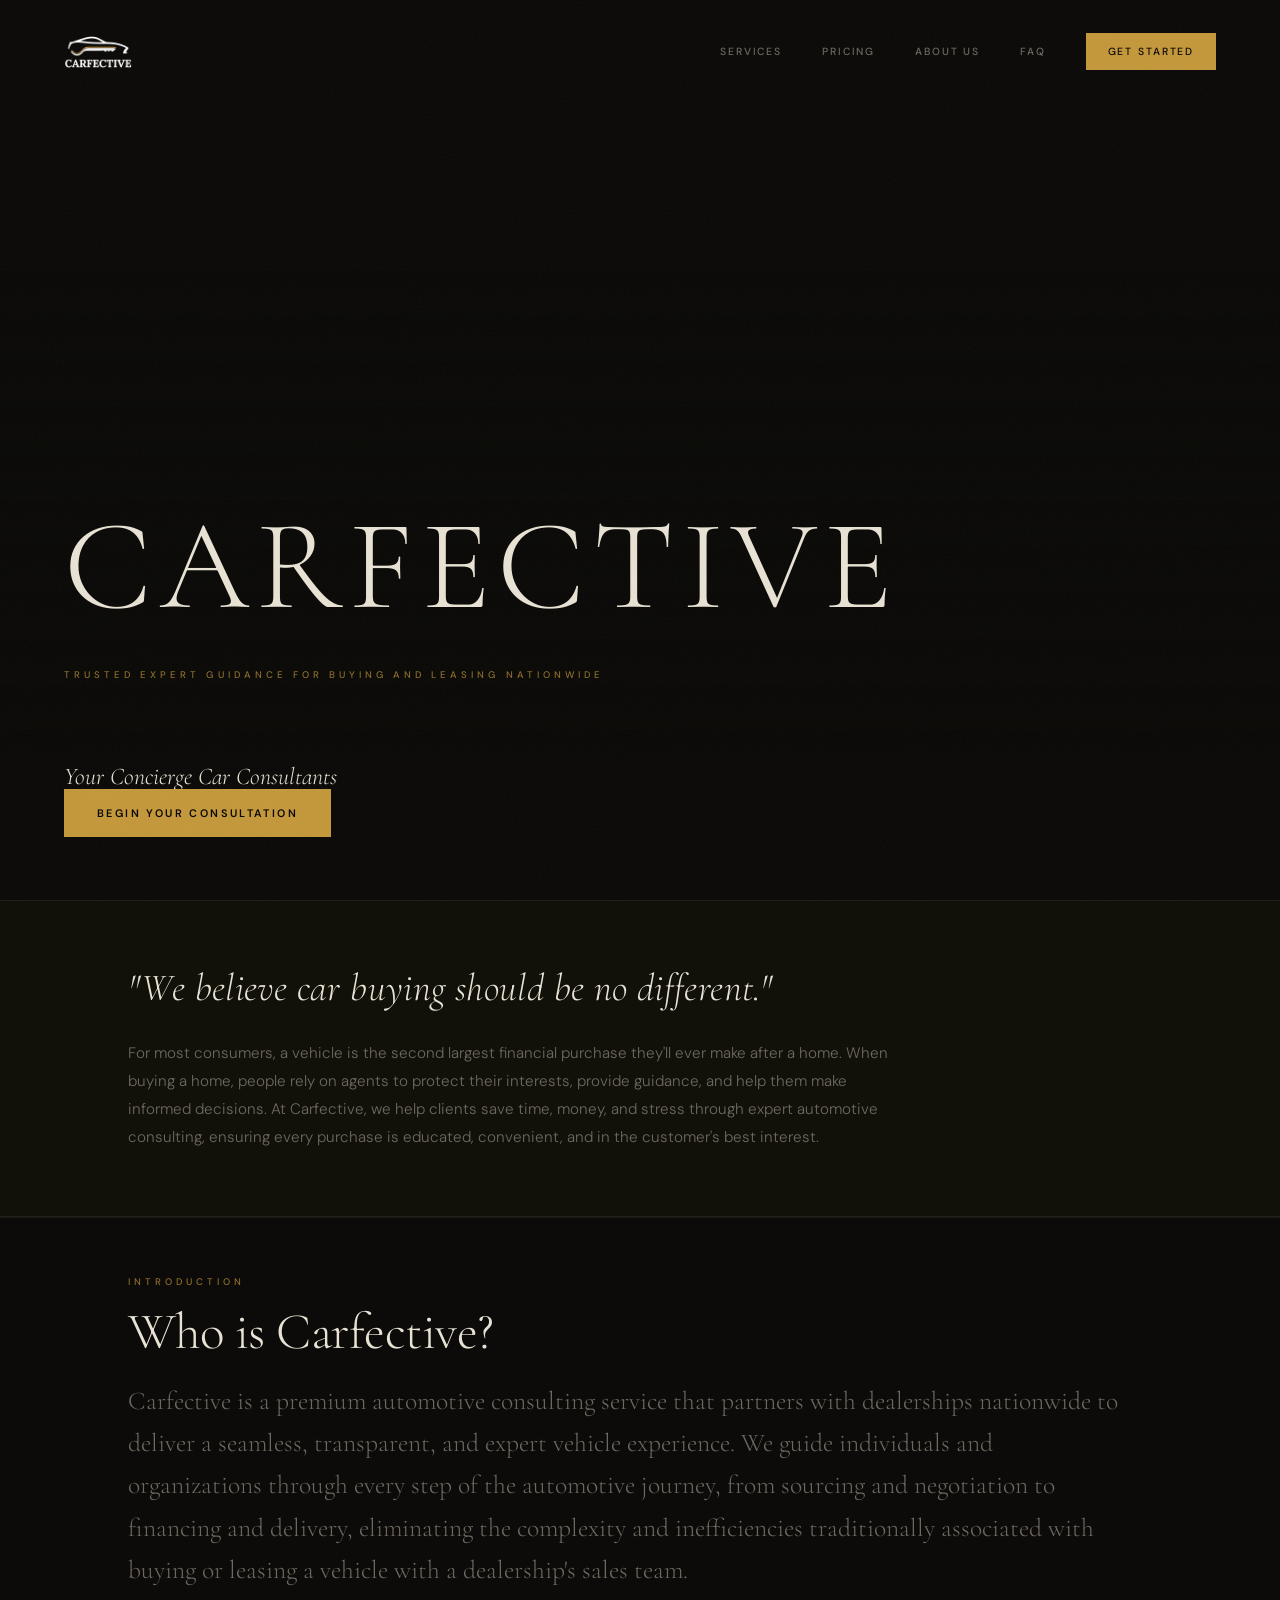
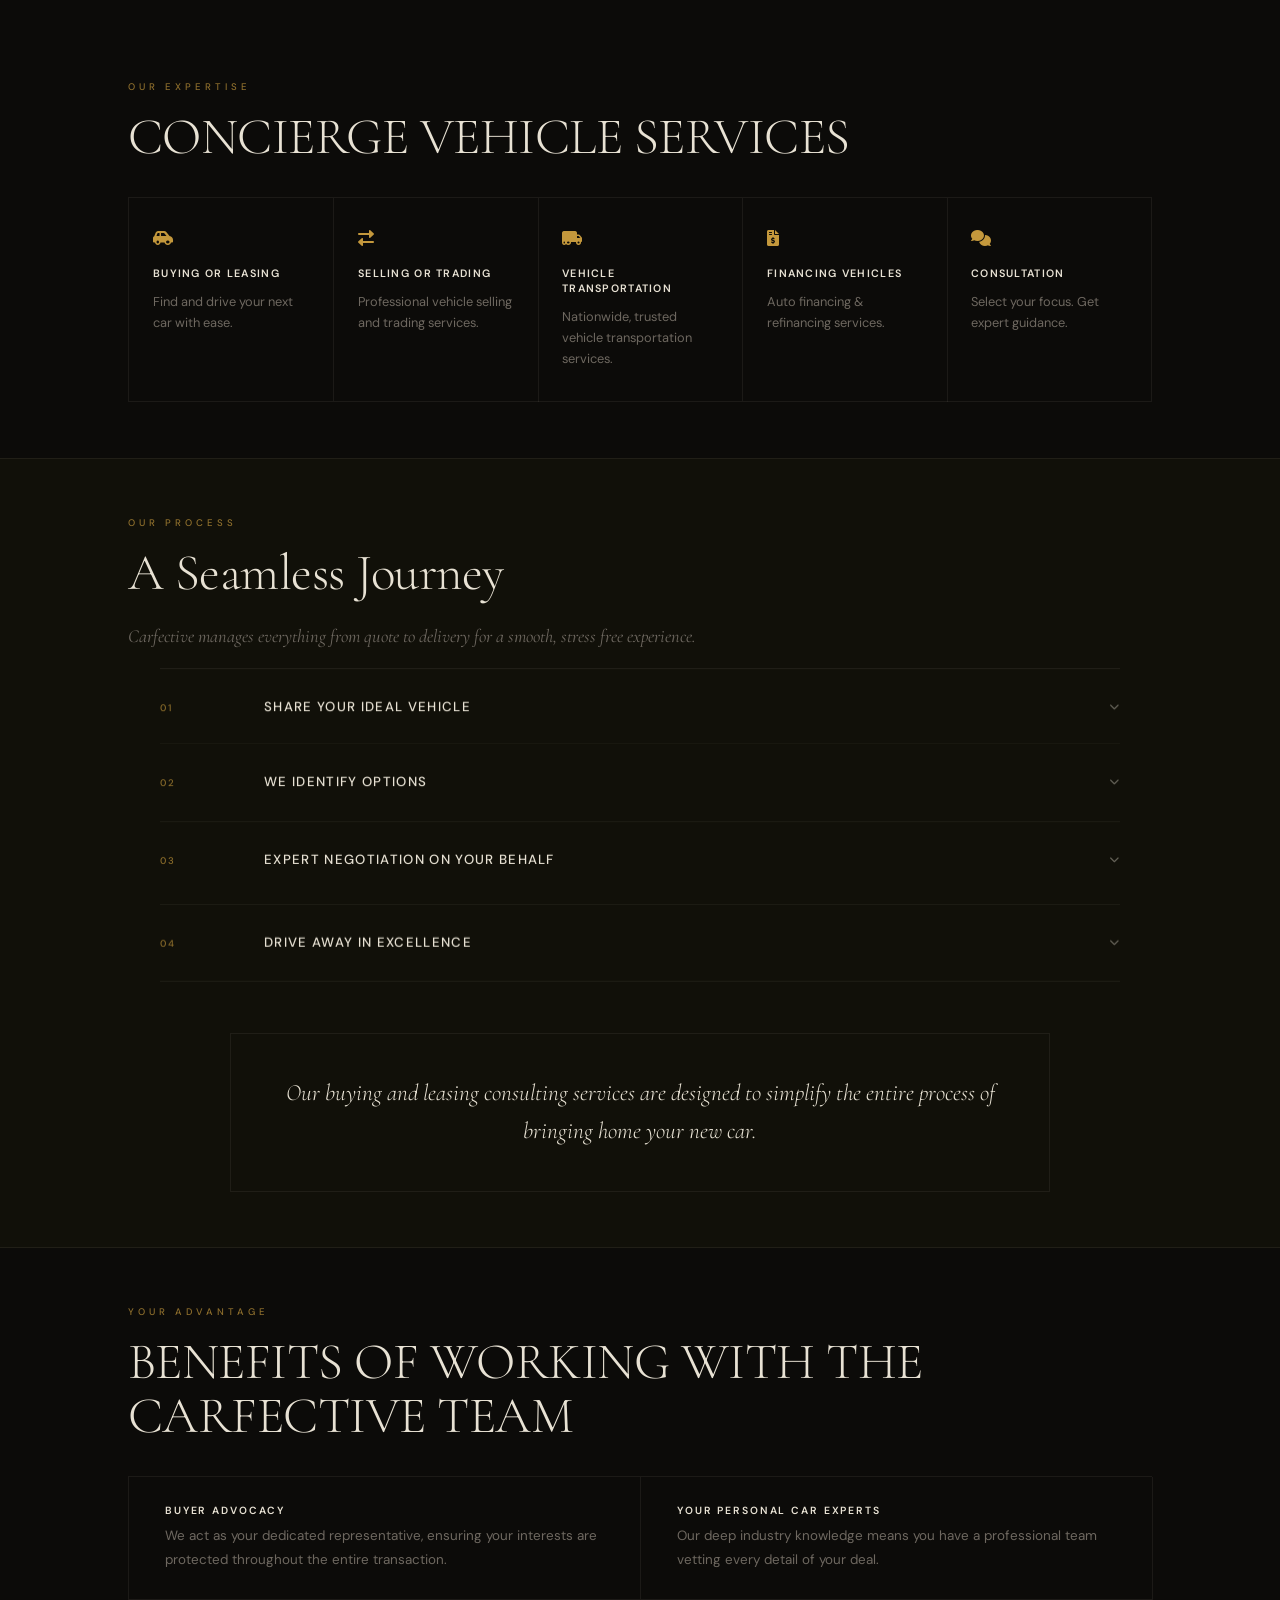
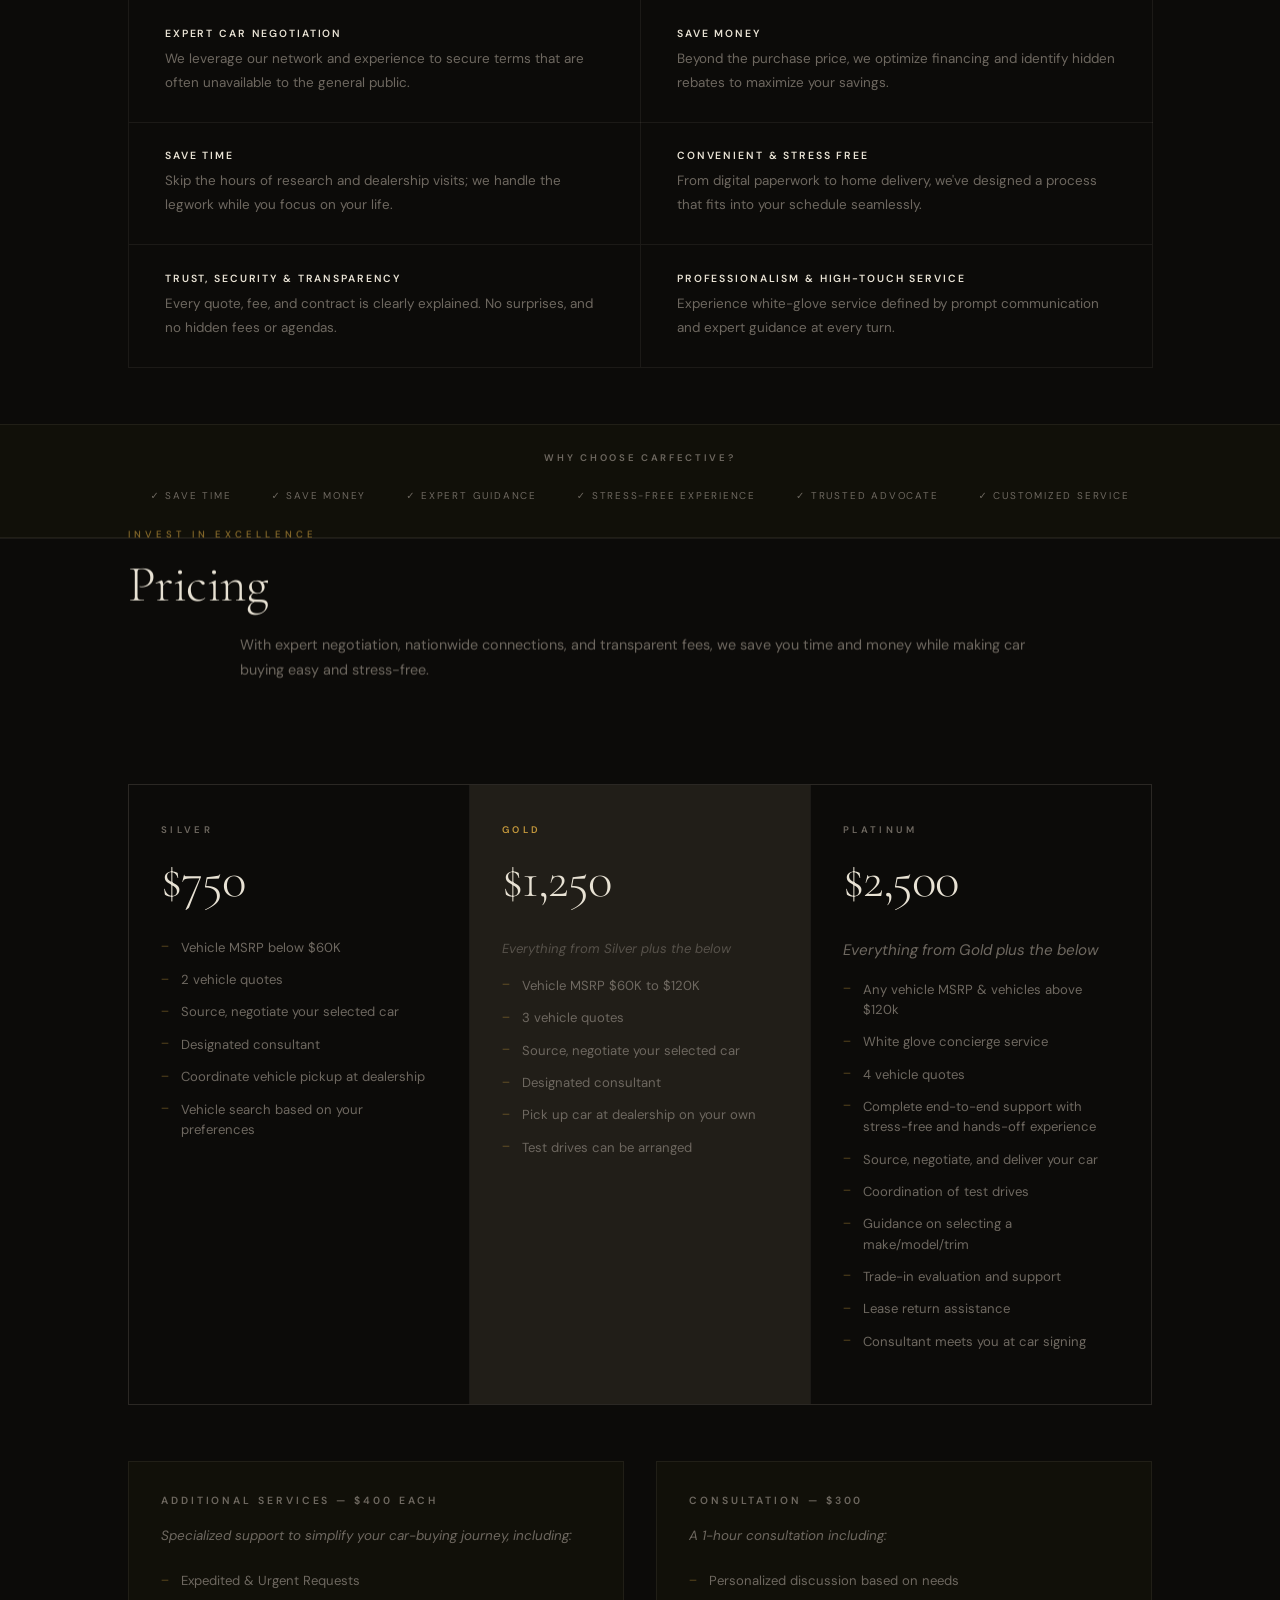
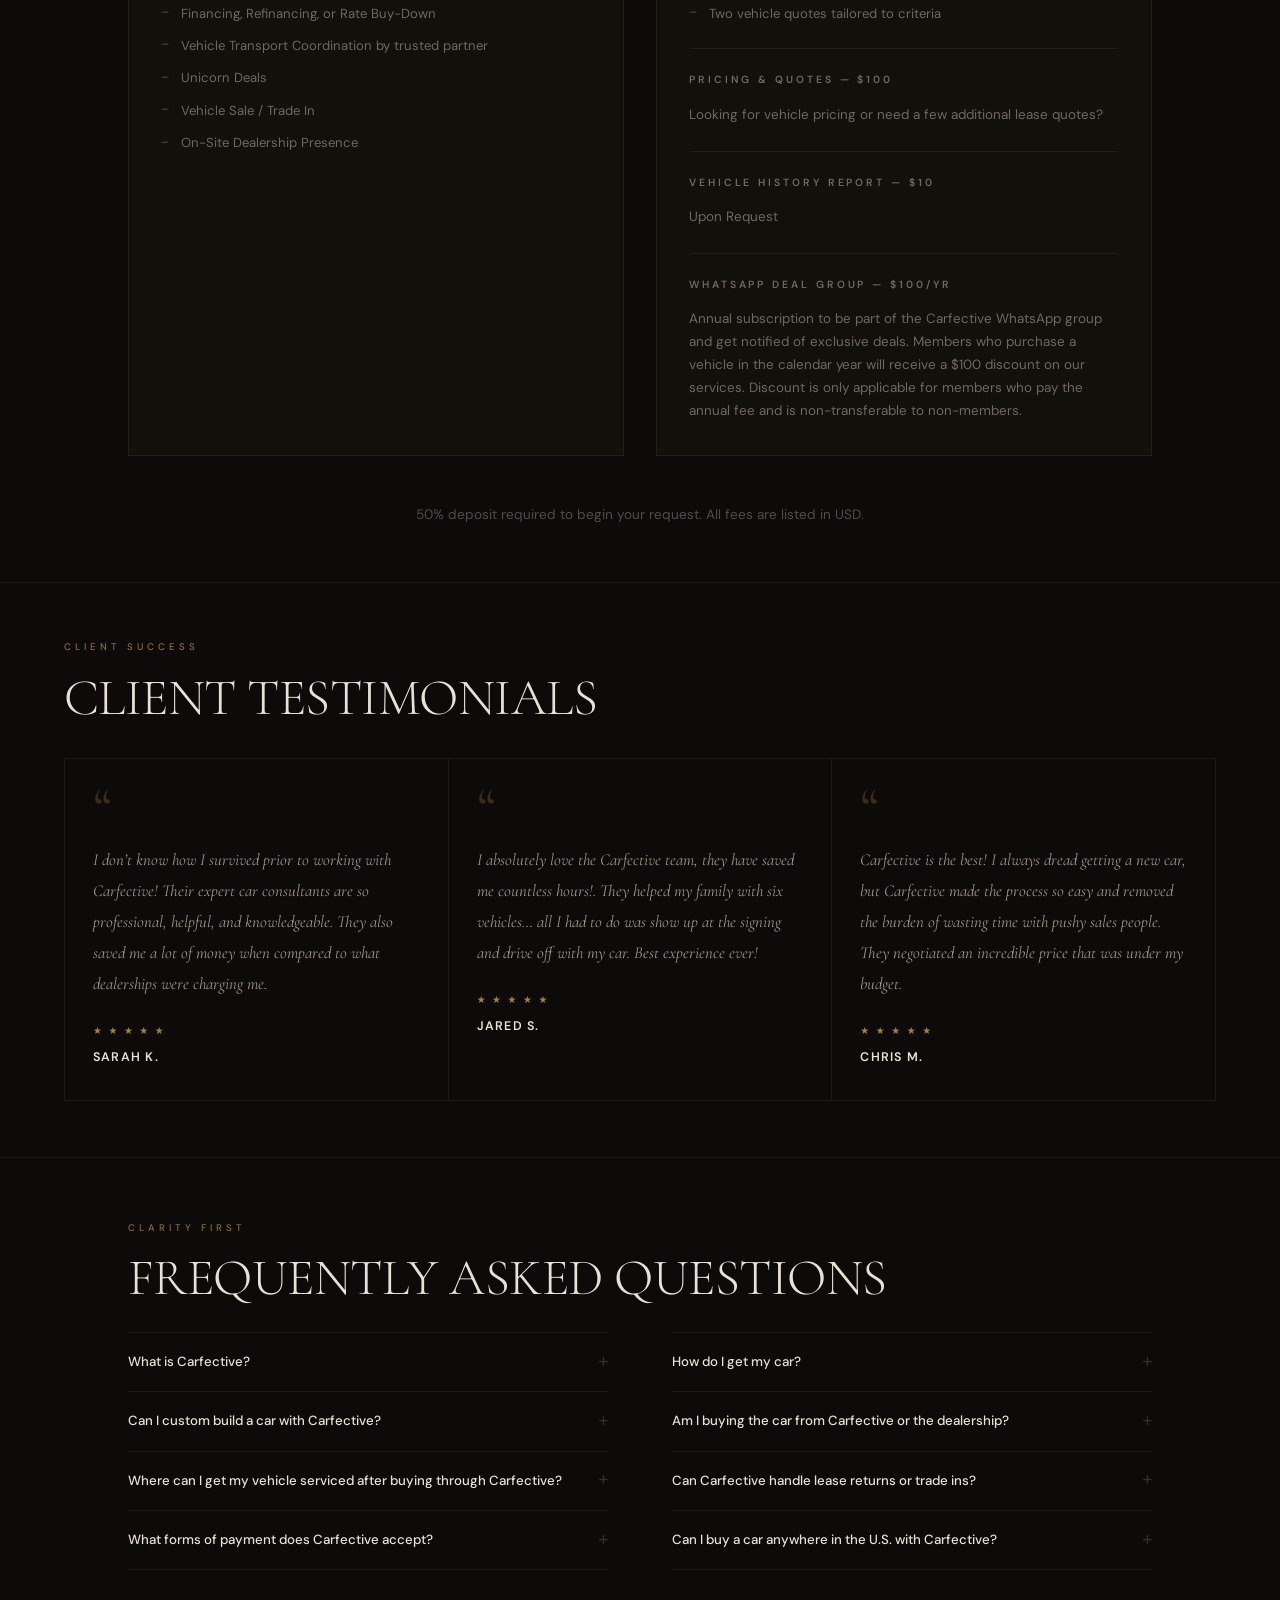
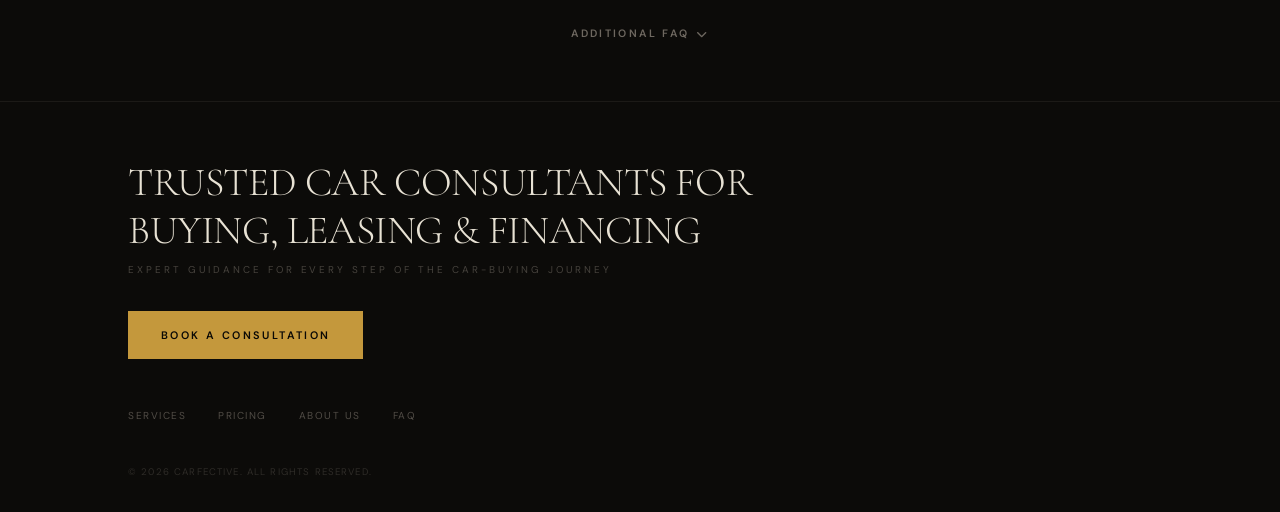
==== commit 3655ba5a: "Add files via upload" ====
--- a/index.html
+++ b/index.html
@@ -373,22 +373,22 @@
                 <span style="display:block; font-family:'DM Sans',sans-serif; font-size:0.6rem; font-weight:500; text-transform:uppercase; letter-spacing:0.42em; color:#C4983C; opacity:0.7; margin-bottom:1rem;">Client Success</span>
                 <h2 style="font-family:'Cormorant Garamond',Georgia,serif; font-weight:300; font-size:clamp(1.6rem,4vw,3.2rem); color:#E8E2D4; letter-spacing:-0.01em; line-height:1.05; margin:0;">CLIENT TESTIMONIALS</h2>
             </div>
-            <div style="display:flex; flex-direction:row; border:1px solid rgba(232,226,212,0.07);">
+            <div class="testimonials-row" style="display:flex; flex-direction:row; border:1px solid rgba(232,226,212,0.07);">
                 <div style="flex:1; min-width:0; padding:2rem 1.75rem; border-right:1px solid rgba(232,226,212,0.07);">
                     <div style="font-family:'Cormorant Garamond',Georgia,serif; font-size:3.5rem; line-height:0.6; color:#C4983C; opacity:0.25; margin-bottom:1.25rem;">&ldquo;</div>
-                    <p style="font-family:'Cormorant Garamond',Georgia,serif; font-style:italic; font-size:1.05rem; line-height:1.85; color:#6E6860; margin:0 0 1.5rem 0;">I don&rsquo;t know how I survived prior to working with Carfective! Their expert car consultants are so professional, helpful, and knowledgeable. They also saved me a lot of money when compared to what dealerships were charging me.</p>
+                    <p style="font-family:'Cormorant Garamond',Georgia,serif; font-style:italic; font-size:1.05rem; line-height:1.85; color:#A09488; margin:0 0 1.5rem 0;">I don&rsquo;t know how I survived prior to working with Carfective! Their expert car consultants are so professional, helpful, and knowledgeable. They also saved me a lot of money when compared to what dealerships were charging me.</p>
                     <div style="color:#C4983C; font-size:0.62rem; letter-spacing:0.18em; margin-bottom:0.4rem; opacity:0.85;">&#9733; &#9733; &#9733; &#9733; &#9733;</div>
                     <p style="font-family:'DM Sans',sans-serif; font-size:0.78rem; font-weight:600; color:#E8E2D4; margin:0; text-transform:uppercase; letter-spacing:0.1em;">Sarah K.</p>
                 </div>
-                <div style="flex:1; min-width:0; padding:2rem 1.75rem; border-right:1px solid rgba(232,226,212,0.07);">
+                <div class="testimonial-card-mid" style="flex:1; min-width:0; padding:2rem 1.75rem; border-right:1px solid rgba(232,226,212,0.07);">
                     <div style="font-family:'Cormorant Garamond',Georgia,serif; font-size:3.5rem; line-height:0.6; color:#C4983C; opacity:0.25; margin-bottom:1.25rem;">&ldquo;</div>
-                    <p style="font-family:'Cormorant Garamond',Georgia,serif; font-style:italic; font-size:1.05rem; line-height:1.85; color:#6E6860; margin:0 0 1.5rem 0;">I absolutely love the Carfective team, they have saved me countless hours!. They helped my family with six vehicles&hellip; all I had to do was show up at the signing and drive off with my car. Best experience ever!</p>
+                    <p style="font-family:'Cormorant Garamond',Georgia,serif; font-style:italic; font-size:1.05rem; line-height:1.85; color:#A09488; margin:0 0 1.5rem 0;">I absolutely love the Carfective team, they have saved me countless hours!. They helped my family with six vehicles&hellip; all I had to do was show up at the signing and drive off with my car. Best experience ever!</p>
                     <div style="color:#C4983C; font-size:0.62rem; letter-spacing:0.18em; margin-bottom:0.4rem; opacity:0.85;">&#9733; &#9733; &#9733; &#9733; &#9733;</div>
                     <p style="font-family:'DM Sans',sans-serif; font-size:0.78rem; font-weight:600; color:#E8E2D4; margin:0; text-transform:uppercase; letter-spacing:0.1em;">Jared S.</p>
                 </div>
                 <div style="flex:1; min-width:0; padding:2rem 1.75rem;">
                     <div style="font-family:'Cormorant Garamond',Georgia,serif; font-size:3.5rem; line-height:0.6; color:#C4983C; opacity:0.25; margin-bottom:1.25rem;">&ldquo;</div>
-                    <p style="font-family:'Cormorant Garamond',Georgia,serif; font-style:italic; font-size:1.05rem; line-height:1.85; color:#6E6860; margin:0 0 1.5rem 0;">Carfective is the best! I always dread getting a new car, but Carfective made the process so easy and removed the burden of wasting time with pushy sales people. They negotiated an incredible price that was under my budget.</p>
+                    <p style="font-family:'Cormorant Garamond',Georgia,serif; font-style:italic; font-size:1.05rem; line-height:1.85; color:#A09488; margin:0 0 1.5rem 0;">Carfective is the best! I always dread getting a new car, but Carfective made the process so easy and removed the burden of wasting time with pushy sales people. They negotiated an incredible price that was under my budget.</p>
                     <div style="color:#C4983C; font-size:0.62rem; letter-spacing:0.18em; margin-bottom:0.4rem; opacity:0.85;">&#9733; &#9733; &#9733; &#9733; &#9733;</div>
                     <p style="font-family:'DM Sans',sans-serif; font-size:0.78rem; font-weight:600; color:#E8E2D4; margin:0; text-transform:uppercase; letter-spacing:0.1em;">Chris M.</p>
                 </div>
